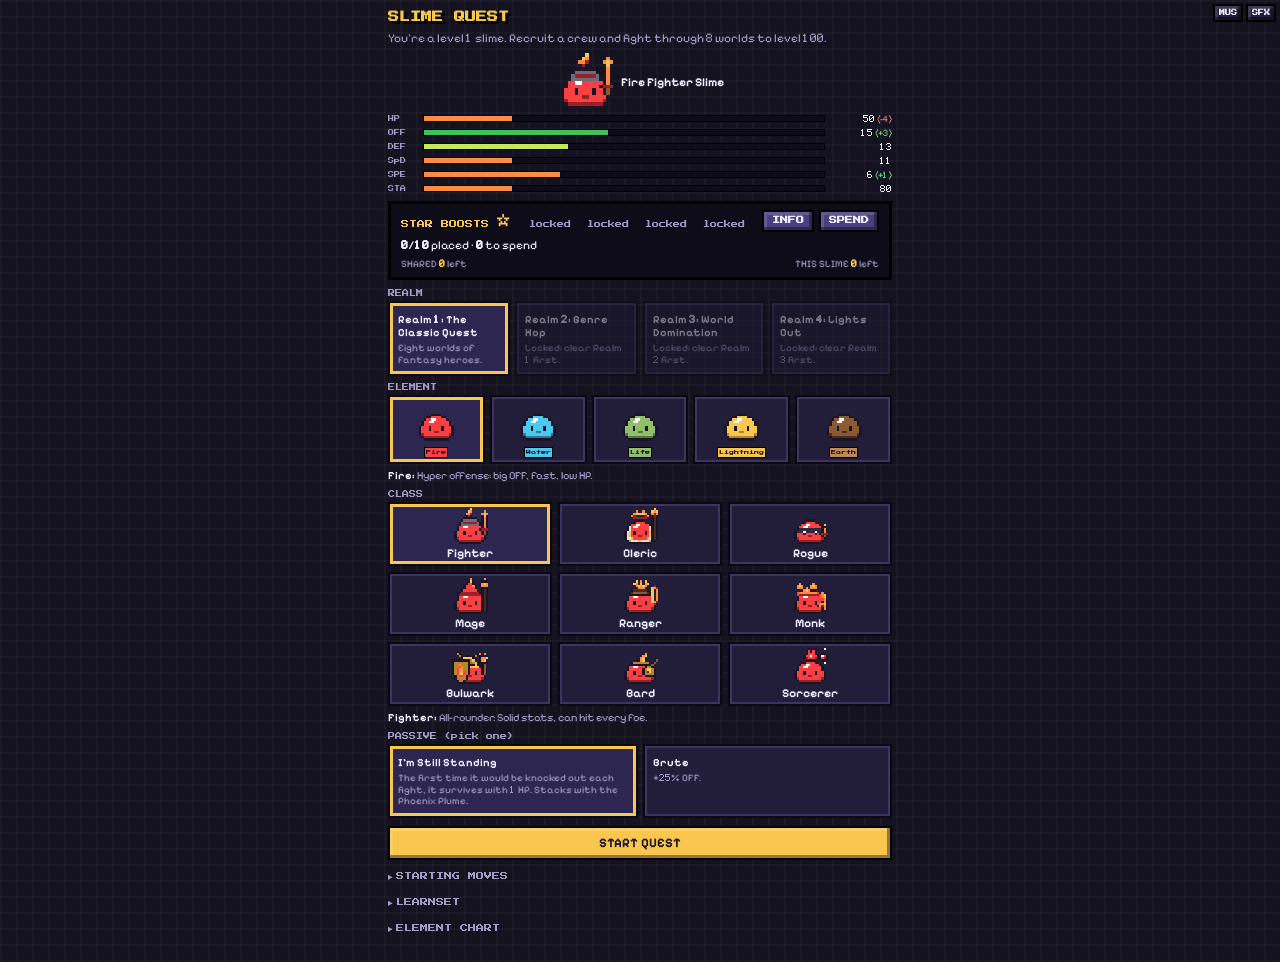
==== index.html @ faa157d8 "Add Realm 4: Lights Out (the solar system) Eight planet worlds from Ruined Earth to Neptune, unlocke" ====
<!DOCTYPE html>
<html lang="en">
<head>
<meta charset="utf-8">
<meta name="viewport" content="width=device-width, initial-scale=1">
<title>Slime Quest</title>
<link rel="preconnect" href="https://fonts.googleapis.com">
<link href="https://fonts.googleapis.com/css2?family=Pixelify+Sans:wght@400;700&family=Press+Start+2P&display=swap" rel="stylesheet">
<style>
  @font-face { font-family:'SQDigits'; src:url([data-uri]) format('truetype'); unicode-range:U+0030-0039; }
  :root { --bg:#14121f; --panel:#221d38; --line:#3d3560; --dark:#0e0c18; --text:#f0ecff; --dim:#a49cc8; --good:#90be6d; --bad:#f94144; --gold:#f9c74f; }
  * { box-sizing:border-box; -webkit-tap-highlight-color:transparent; }
  body { margin:0; background:var(--bg); color:var(--text); font-family:'SQDigits','Pixelify Sans',monospace; font-size:15px; min-height:100vh;
    background-image:linear-gradient(#ffffff07 2px,transparent 2px),linear-gradient(90deg,#ffffff07 2px,transparent 2px); background-size:16px 16px; }
  img, image { image-rendering:pixelated; }
  .wrap { max-width:560px; margin:0 auto; padding:14px 12px 40px; }
  h1 { padding-right:96px; font-family:'Press Start 2P',monospace; font-size:14px; margin:6px 0 10px; line-height:1.4; color:var(--gold); text-shadow:3px 3px 0 #000; }
  .sub { color:var(--dim); font-size:14px; margin-bottom:12px; line-height:1.4; }
  .row { display:flex; gap:8px; }
  .card { flex:1; background:var(--panel); border:3px solid #0a0812; box-shadow:inset 0 0 0 2px var(--line); padding:6px 4px; text-align:center; min-width:0; }
  .card.dead { opacity:.4; }
  .card.dead img { filter:grayscale(1); }
  .choice { cursor:pointer; padding:8px 4px; }
  .choice.on { box-shadow:inset 0 0 0 3px var(--gold); background:#2d2650; }
  .fcard { display:flex; align-items:center; gap:10px; text-align:left; padding:8px 10px; }
  .fcard .info { flex:1; min-width:0; }
  .fcard.hit { animation:shake .3s steps(3); }
  @keyframes shake { 33% { transform:translateX(-5px); } 66% { transform:translateX(5px); } }
  .spr { display:block; margin:0 auto; width:64px; height:64px; flex:none; }
  .spr.sm { width:48px; height:48px; }
  .spr.mid { width:72px; height:72px; margin:0; }
  .spr.big { width:96px; height:96px; }
  .fcard .spr.big { margin:0; }
  .ico { width:16px; height:16px; vertical-align:-3px; }
  .bob { animation:bob 1s steps(2) infinite; }
  @keyframes bob { 50% { transform:translateY(-3px); } }
  .name { font-size:14px; font-weight:700; margin-top:2px; }
  .trait { font-size:12px; color:var(--dim); line-height:1.2; margin-top:4px; }
  .etag, .st { display:inline-block; font-family:'Press Start 2P',monospace; font-size:7px; padding:3px 4px; color:#1a1424; border:2px solid #000; vertical-align:middle; margin-top:3px; }
  .st { margin-right:3px; }
  .sts { min-height:16px; }
  .mtag { font-size:12px; color:var(--dim); }
  .mline { margin-bottom:6px; }
  .mline small { color:var(--dim); }
  .bar { height:10px; background:var(--dark); border:2px solid #000; margin-top:4px; }
  .ucard .bar i { transition:width .18s; }
  .bar > i { display:block; height:100%; background:var(--good); box-shadow:inset 0 -2px 0 #0004; }
  .bar.red > i { background:var(--bad); }
  .bar.sta { height:7px; margin-top:3px; }
  .bar.sta > i { background:#f9c74f; }
  .cost { color:#f9c74f; font-weight:700; }
  .ucard { padding:5px 3px; cursor:pointer; position:relative; }
  .ucard.sel { box-shadow:inset 0 0 0 3px var(--gold); }
  .ucard.planned { background:#2a2448; }
  .ucard.targetable { animation:blink .6s steps(2) infinite; }
  .ucard.hit { animation:shake .3s steps(3); }
  @keyframes blink { 50% { box-shadow:inset 0 0 0 3px #fff; } }
  .spr.xs { width:44px; height:44px; }
  .spr.bossimg { width:auto; height:128px; max-width:100%; object-fit:contain; margin:0 auto; display:block; image-rendering:auto; }
  .spr.bossbig { width:auto; height:200px; max-width:100%; object-fit:contain; image-rendering:auto; }
  .spr.tiny { width:32px; height:32px; display:inline-block; margin:0 8px 0 0; vertical-align:middle; }
  .nm { font-size:12px; font-weight:700; line-height:1.15; margin-top:2px; min-height:28px; }
  .lv { font-size:11px; color:var(--dim); }
  .lv .etag { margin-top:1px; }
  .plan { font-size:11px; color:var(--gold); margin-top:3px; line-height:1.15; }
  .ucard .hpt { font-size:11px; }
  .ucard .st { font-size:6px; padding:2px 3px; margin:1px; }
  .mini { padding:5px 3px; }
  .mini.empty { display:flex; align-items:center; justify-content:center; opacity:.5; }
  .faces.small { font-size:12px; padding:6px 8px; margin:6px 0; }
  .hint { font-size:14px; color:var(--dim); margin:4px 0 8px; text-align:center; }
  .hint b { color:var(--text); }
  h1 small { font-size:9px; color:var(--dim); text-shadow:none; }
  body { transition:background-color .4s steps(4); }
  .order { display:flex; gap:4px; flex-wrap:wrap; }
  .ord { width:40px; background:var(--panel); border:3px solid #000; text-align:center; font-size:10px; padding:2px 0; }
  .ord.foe { box-shadow:inset 0 -3px 0 var(--bad); }
  .ord.mine { box-shadow:inset 0 -3px 0 var(--good); }
  .ord.now { border-color:var(--gold); }
  .ord span { display:block; color:var(--dim); line-height:1; }
  .spr.ord-img { width:28px; height:28px; }
  .sndbar { position:fixed; top:8px; right:8px; z-index:50; display:flex; flex-direction:column; gap:4px; }
  .mute { flex:none; font-family:'Press Start 2P',monospace; font-size:8px; padding:6px 8px; background:#221d38; }
  .ucard { overflow:visible; }
  .ucard.acting { transform:translateY(-4px); }
  .ucard.ko-flash { animation:koflash .4s steps(4); }
  @keyframes koflash { 0%,50% { filter:brightness(3); } 100% { filter:none; } }
  .fx-box { position:absolute; left:50%; top:30px; width:0; height:0; pointer-events:none; z-index:5; }
  .fx-flash { position:absolute; left:-28px; top:-26px; width:56px; height:52px; opacity:.55; animation:fxflash .3s steps(3) forwards; }
  @keyframes fxflash { to { opacity:0; transform:scale(1.3); } }
  .fx-p { position:absolute; left:-3px; top:-3px; width:6px; height:6px; animation:fxfly .6s steps(6) forwards; }
  @keyframes fxfly { 0% { transform:translate(0,0); opacity:1; } 100% { transform:translate(var(--dx),var(--dy)); opacity:0; } }
  .fx-slash { position:absolute; left:-30px; top:-4px; width:60px; height:6px; background:#fff; box-shadow:0 0 0 2px #000; transform:rotate(-35deg) scaleX(0); animation:fxslash .3s steps(4) forwards; }
  @keyframes fxslash { 50% { transform:rotate(-35deg) scaleX(1); opacity:1; } 100% { transform:rotate(-35deg) scaleX(1.1); opacity:0; } }
  .fx-ring { position:absolute; left:-24px; top:-24px; width:48px; height:48px; border:4px solid #4cc9f0; border-radius:50%; animation:fxring .6s steps(5) forwards; }
  @keyframes fxring { 0% { transform:scale(.4); opacity:1; } 100% { transform:scale(1.4); opacity:0; } }
  .fx-num { position:absolute; top:22px; transform:translateX(-50%); font-family:'Press Start 2P',monospace; font-size:11px; text-shadow:2px 2px 0 #000, -1px -1px 0 #000; pointer-events:none; z-index:6; white-space:nowrap; animation:fxnum 1.05s steps(10) forwards; }
  .fx-num.big { font-size:15px; }
  .fx-num.tag { font-size:8px; top:40px; }
  @keyframes fxnum { 0% { transform:translate(-50%,6px); opacity:0; } 15% { transform:translate(-50%,0); opacity:1; } 75% { opacity:1; } 100% { transform:translate(-50%,-26px); opacity:0; } }
  .fx-name { position:absolute; left:50%; top:-14px; transform:translateX(-50%); font-family:'Press Start 2P',monospace; font-size:8px; color:#1a1424; padding:4px 6px; border:3px solid #000; white-space:nowrap; z-index:7; pointer-events:none; animation:fxname 1.05s steps(8) forwards; }
  @keyframes fxname { 0% { transform:translate(-50%,8px) scale(.6); opacity:0; } 15% { transform:translate(-50%,0) scale(1.1); opacity:1; } 25% { transform:translate(-50%,0) scale(1); } 80% { opacity:1; } 100% { transform:translate(-50%,-8px); opacity:0; } }
  .ls { font-size:13px; line-height:1.7; }
  .ls .lsl { display:inline-block; width:44px; font-family:'Press Start 2P',monospace; font-size:8px; color:var(--gold); }
  .ls.got { opacity:.55; }
  .ls.soon { color:#6f6896; }
  .gains { text-align:left; font-size:13px; line-height:1.4; margin:0 0 10px; }
  .gains div { display:flex; align-items:center; gap:2px; margin-bottom:4px; }
  .faces.newmove { border-color:var(--gold); }
  button.forget { background:#3a2f5e; }
  .autobar { margin-bottom:8px; }
  .autobar button { font-family:'Press Start 2P',monospace; font-size:9px; padding:9px 6px; background:#2d2650; }
  .autobar button.on { background:#90be6d; color:#1a1424; }
  .basicrow { display:grid; grid-template-columns:1fr; margin-top:8px; }
  .restbtn { display:block; width:100%; margin-top:8px; padding:14px 10px; background:var(--gold); color:#1a1424; font-family:'Press Start 2P',monospace; font-size:10px; }
  .restbtn:disabled { opacity:.45; }
  .statline { text-align:center; font-size:13px; color:var(--dim); margin-top:4px; }
  .hpt { font-size:12px; color:var(--dim); margin-top:2px; }
  .vs { text-align:center; font-family:'Press Start 2P',monospace; font-size:10px; color:var(--dim); margin:8px 0; }
  .section { margin:16px 0 6px; font-family:'Press Start 2P',monospace; font-size:9px; color:var(--dim); }
  button { font:inherit; font-weight:700; font-size:15px; border:3px solid #000; border-radius:0; padding:10px; background:#4a4080; color:var(--text); cursor:pointer; flex:1;
    box-shadow:inset -3px -3px 0 #00000066, inset 3px 3px 0 #ffffff22; }
  button:active { transform:translateY(2px); }
  button:disabled { cursor:default; }
  button.primary { background:var(--gold); color:#1a1424; }
  button.offer { text-align:left; display:flex; align-items:center; }
  button.offer small, .mvd { font-weight:400; color:#d6d0f5; }
  .grid { display:grid; grid-template-columns:1fr 1fr; gap:8px; }
  .mv { text-align:left; position:relative; padding:8px; font-size:14px; }
  .mv:disabled { opacity:.6; }
  .mvd { font-size:12px; margin-top:4px; line-height:1.25; }
  .mvf { font-size:11px; margin-top:4px; color:#b9b0e6; font-weight:400; }
  .sup { color:#90be6d; font-weight:700; }
  .res { color:#ff8a8a; font-weight:700; }
  .cdov { position:absolute; inset:0; background:#0e0c18d0; display:flex; align-items:center; justify-content:center; font-family:'Press Start 2P',monospace; font-size:9px; color:var(--dim); }
  .log { background:var(--dark); border:3px solid #000; padding:8px 10px; font-size:14px; line-height:1.4; min-height:100px; }
  .log div { color:var(--dim); }
  .log div:last-child { color:#fff; }
  .banner { text-align:center; padding:8px; }
  .banner h2 { font-family:'Press Start 2P',monospace; font-size:16px; margin:0 0 12px; color:var(--gold); text-shadow:3px 3px 0 #000; line-height:1.4; }
  .faces { background:var(--dark); border:3px solid #000; padding:8px 10px; font-size:14px; line-height:1.6; color:var(--dim); margin-bottom:10px; }
  .faces b { color:var(--text); }
  .map { width:100%; margin-top:10px; background:var(--dark); border:3px solid #000; }
  .n-off { fill:#221d38; stroke:#3d3560; stroke-width:3; }
  .n-done { fill:#2a2444; stroke:#5a5088; stroke-width:3; }
  .n-reach { fill:#3a3260; stroke:#f9c74f; stroke-width:3; animation:glow .6s steps(2) infinite; }
  .nclick { cursor:pointer; }
  @keyframes glow { 50% { stroke:#fff; } }

  /* ===== compact mobile layout ===== */
  .wrap { max-width:460px; padding:8px 8px 24px; }
  body { font-size:13px; }
  h1 { font-size:11px; margin:2px 0 6px; padding-right:66px; }
  h1 small { font-size:8px; }
  .sub { font-size:12px; margin-bottom:6px; line-height:1.3; }
  .section { margin:8px 0 4px; font-size:7px; }
  .row { gap:5px; }
  .card { padding:4px 3px; border-width:2px; }
  button { font-size:13px; padding:7px 6px; border-width:2px; }
  .spr { width:48px; height:48px; }
  .spr.mid { width:56px; height:56px; }
  .spr.big { width:72px; height:72px; }
  .spr.sm { width:36px; height:36px; }
  .spr.xs { width:32px; height:32px; }
  .spr.tiny { width:24px; height:24px; margin-right:6px; }
  .name { font-size:12px; }
  .trait { font-size:10px; line-height:1.15; }
  .hpt { font-size:10px; }
  .etag, .st { font-size:6px; padding:2px 3px; border-width:1px; }
  .faces { font-size:12px; padding:6px 8px; margin-bottom:6px; border-width:2px; }
  .mline { margin-bottom:4px; }
  details { margin-top:6px; }
  summary { font-family:'Press Start 2P',monospace; font-size:8px; color:var(--dim); cursor:pointer; padding:6px 0; }
  .hero { display:flex; align-items:center; gap:8px; justify-content:center; }
  .hero .spr { margin:0; }
  .statline { font-size:11px; text-align:left; margin-top:2px; }
  .sndbar { top:4px; right:4px; flex-direction:row; gap:3px; }
  .mute { font-size:6px; padding:4px 4px; }
  .mute.off { opacity:.45; text-decoration:line-through; }
  .map { margin-top:6px; max-height:52vh; }
  .mini { padding:3px 2px; }
  .mini .nm { min-height:0; font-size:10px; }
  .mini .lv { font-size:9px; }
  .bar { height:7px; border-width:1px; margin-top:2px; }
  .bar.sta { height:4px; margin-top:1px; }
  .fcard { padding:5px 6px; gap:6px; }
  .banner { padding:2px 4px; }
  .banner h2 { font-size:12px; margin:0 0 6px; }
  .gains { font-size:11px; margin-bottom:6px; }
  .gains .gain { display:flex; align-items:center; gap:4px; margin-bottom:3px; line-height:1.25; }
  .gains small { color:var(--gold); }
  .gains .downed { color:#ff8a8a; font-size:10px; }
  .gains .gain > div { display:block; margin:0; }
  /* battle */
  .bhead { display:flex; align-items:center; justify-content:space-between; gap:6px; margin:0 66px 4px 0; }
  .btitle { font-family:'Press Start 2P',monospace; font-size:7px; color:var(--gold); line-height:1.3; }
  .autobar { display:flex; gap:3px; margin:0; flex:none; }
  .autobar button { font-size:7px; padding:5px 6px; flex:none; }
  .order { gap:2px; margin-bottom:4px; }
  .ord { width:26px; border-width:2px; padding:1px 0; font-size:8px; }
  .spr.ord-img { width:18px; height:18px; }
  .row.foes, .row.mine { margin-bottom:4px; }
  .ucard { padding:3px 2px 2px; }
  .ucard .spr { margin:0 auto; }
  .nm { font-size:9px; min-height:0; line-height:1.1; margin-top:1px; white-space:nowrap; overflow:hidden; text-overflow:ellipsis; }
  .lv { font-size:8px; line-height:1.1; }
  .ucard .hpt { font-size:8px; margin-top:1px; }
  .stv { color:#f9c74f; }
  .ucard .sts { min-height:13px; line-height:1; }
  .ucard .st { font-size:5px; padding:1px 2px; margin:1px 0 0; }
  .controls { margin-top:2px; }
  .hint { font-size:11px; margin:2px 0 4px; }
  .grid { gap:4px; grid-template-columns:repeat(2, minmax(0, 1fr)); }
  .mv, .mv > div { min-width:0; }
  .mv { padding:5px 6px; font-size:12px; min-height:44px; }
  .mvt { display:flex; justify-content:space-between; gap:4px; align-items:baseline; }
  .mvt b { white-space:nowrap; overflow:hidden; text-overflow:ellipsis; }
  .mvt .cost { font-size:10px; flex:none; }
  .mv .mvd { font-size:9px; margin-top:2px; line-height:1.15; white-space:nowrap; overflow:hidden; text-overflow:ellipsis; }
  .cdov { font-size:7px; }
  .basicrow { margin-top:4px; }
  .basicrow .mv { min-height:38px; }
  .restbtn { margin-top:4px; padding:9px 6px; font-size:8px; }
  .log { font-size:10px; padding:4px 6px; min-height:0; margin-top:6px; line-height:1.3; border-width:2px; }
  .fx-name { font-size:7px; padding:2px 4px; border-width:2px; top:-10px; }
  .fx-num { font-size:9px; top:14px; }
  .fx-num.big { font-size:12px; }
  .fx-num.tag { font-size:6px; top:28px; }
  .fx-box { top:20px; }
  .fx-flash { left:-20px; top:-18px; width:40px; height:36px; }
  .chip { padding:4px 1px; }
  .chip .etag { font-size:5px; padding:2px 1px; }
  .eldesc { font-size:11px; color:var(--dim); margin:5px 0 2px; line-height:1.3; }
  .eldesc b { color:var(--text); }
  .eldesc .mods { color:var(--gold); }
  .mic { width:10px; height:10px; margin-right:4px; flex:none; vertical-align:-1px; image-rendering:pixelated; }
  .mic + .mic { margin-left:-2px; }
  .mv .mvd.scroll { text-overflow:clip; }
  .mq { display:inline-block; animation:mq var(--t) ease-in-out 1.2s infinite alternate; }
  @keyframes mq { 0%, 12% { transform:translateX(0); } 88%, 100% { transform:translateX(var(--d)); } }
  .mvt { justify-content:flex-start !important; }
  .mvt .cost { margin-left:auto; }
  .sbars { margin:4px 0 6px; }
  .sb { display:flex; align-items:center; gap:5px; height:12px; margin-bottom:2px; }
  .sbl { width:30px; font-family:'Press Start 2P',monospace; font-size:6px; color:var(--dim); flex:none; }
  .sbt { flex:1; height:7px; background:var(--dark); border:1px solid #000; display:flex; }
  .sbt i { display:block; height:100%; flex:none; }
  .sbv { width:62px; text-align:right; font-size:10px; color:var(--text); flex:none; white-space:nowrap; }
  .sbv small { font-size:9px; } .sbv .dup { color:#7ee07e; } .sbv .ddn { color:#ff7a7a; }
  .sbars:has(.stp) .sb { height:18px; margin-bottom:3px; }
  .sbars:has(.stp) .sbv { width:52px; font-size:10px; }
  .stp { display:inline-flex; align-items:center; gap:1px; flex:none; margin-left:1px; }
  .stp b { min-width:14px; text-align:center; font-size:10px; color:var(--gold); }
  .stp button.stb { flex:none; min-width:17px; width:17px; height:16px; padding:0; font-size:11px; line-height:1; border-width:2px; }
  .starbox { background:var(--dark); border:3px solid #000; padding:6px 10px; margin:6px 0 10px; font-size:12px; line-height:1.45; }
  .split { display:flex; justify-content:space-between; color:var(--dim); font-size:10px; margin-top:2px; } .split b { color:var(--gold); }
  .card.choice, .card.fcard { position:relative; }
  .cbadge { position:absolute; top:2px; font-family:'Press Start 2P',monospace; font-size:8px; line-height:1; color:var(--gold); text-shadow:1px 1px 0 #000; z-index:2; pointer-events:none; }
  .cbadge.ex { right:3px; top:2px; background:var(--gold); color:#000; text-shadow:none; padding:2px 4px; border:2px solid #000; }
  .card.chip { position:relative; } .cbadge.ex2 { top:auto; bottom:3px; }
  .pst { background:linear-gradient(90deg, var(--gold) var(--f), #7a7490 var(--f)); -webkit-background-clip:text; background-clip:text; color:transparent; text-shadow:none; }
  .cbadge.sr { right:3px; font-size:13px; letter-spacing:-1px; } .cbadge.sl { left:3px; color:#7ee07e; }
  .pas { font-size:10px; line-height:1.35; color:var(--gold); margin:2px 0 4px; } .pas b { color:#fff; }
  .paschoice { text-align:left; padding:8px; } .paschoice .name { font-size:11px; }
  .realmc { text-align:left; padding:8px; } .realmc .name { font-size:11px; } .realmc.locked { opacity:.45; cursor:not-allowed; }
  .kind { font-size:10px; color:var(--dim); margin:1px 0 2px; }
  .stbtns { display:inline-flex; gap:5px; }
  .infobtn { flex:none; padding:3px 8px; font-size:8px; font-family:'Press Start 2P',monospace; border-width:2px; }
  .tiers div { padding-left:6px; } .tiers .got { color:#7ee07e; }
  .sttitle { font-family:'Press Start 2P',monospace; font-size:8px; color:var(--gold); margin-bottom:5px; display:flex; justify-content:space-between; align-items:center; }
  .sttitle .stars { font-size:14px; letter-spacing:2px; } .sttitle .lock { font-size:7px; color:var(--dim); letter-spacing:0; }
  .stsub { margin-top:3px; } .stsub.dim { color:var(--dim); font-size:11px; } .stsub .got { color:#7ee07e; }
  .resume { display:flex; align-items:center; justify-content:space-between; gap:8px; background:var(--panel); border:3px solid var(--gold); padding:8px 10px; margin:6px 0 8px; font-size:12px; line-height:1.4; }
  .resume button { flex:none; padding:8px 10px; font-size:12px; }
  .award { background:var(--dark); border:3px solid var(--gold); padding:8px 10px; margin:10px 0; font-size:13px; line-height:1.5; text-align:center; }
  .award small { display:block; color:var(--dim); margin-top:4px; }
  button.danger { background:#7a2530; }
  .tappable { cursor:pointer; }
  .anim-layer { position:fixed; inset:0; width:100vw; height:100vh; pointer-events:none; z-index:50; image-rendering:pixelated; }
  .anim-shake { animation:ashake .28s linear; }
  @keyframes ashake { 0%,100% { transform:translate(0,0); } 20% { transform:translate(-3px,1px); } 40% { transform:translate(3px,-1px); } 60% { transform:translate(-2px,0); } 80% { transform:translate(2px,1px); } }
  .anim-flash { animation:aflash .35s ease-out; }
  @keyframes aflash { 0% { box-shadow:0 0 0 3px var(--fl), 0 0 18px var(--fl); } 100% { box-shadow:none; } }
  .clsgrid { display:grid; grid-template-columns:repeat(3, 1fr); gap:6px; }
  .clsgrid .card { margin:0; }
  .card.mini { position:relative; }
  .held { position:absolute; top:2px; right:2px; }
  .held .ico { width:14px; height:14px; }
  .tip { font-size:10px; color:var(--dim); margin:3px 0 0; text-align:center; }
  .modal { position:fixed; inset:0; background:#0e0c18cc; z-index:60; display:flex; align-items:center; justify-content:center; padding:12px; }
  .mcard { background:var(--panel); border:3px solid #000; box-shadow:inset 0 0 0 2px var(--line); padding:10px; width:100%; max-width:380px; max-height:90vh; overflow:auto; }
  .mcard .hero { justify-content:flex-start; margin-bottom:4px; }
  .pw { font-weight:700; text-shadow:1px 1px 0 #000, -1px 0 0 #000; }
  @media (min-width:700px) { .wrap { max-width:520px; } .spr.xs { width:40px; height:40px; } .nm { font-size:10px; } }
  /* battle layout: a big-art boss gets its own full-width row (art left, info right); minions share the row below */
  .row.foes { flex-wrap:wrap; align-items:flex-start; }
  .row.foes > .ucard, .row.mine > .ucard { flex:1 1 0; min-width:0; }
  .row.foes > .ucard.bosscard { flex:1 0 100%; display:flex; align-items:center; gap:8px; text-align:left; padding:4px 8px; }
  .ucard.bosscard .spr.bossimg { height:104px; width:auto; max-width:40%; margin:0; flex:none; }
  .ucard.bosscard .binfo { flex:1; min-width:0; }
  .ucard.bosscard .nm { font-size:11px; white-space:normal; }
  .ucard .lv { white-space:nowrap; overflow:hidden; }
  .ucard .lv .etag { font-size:5px; padding:1px 2px; border-width:1px; margin:1px 0 0; }
  .ucard.bosscard .lv { white-space:normal; }
  .ucard.bosscard .lv .etag { font-size:6px; padding:2px 3px; }
  .ucard .pasn { font-size:6px; color:#f9c74f; white-space:nowrap; overflow:hidden; text-overflow:ellipsis; margin:1px 0; }
  .uinfo .ustats { display:grid; grid-template-columns:1fr 1fr; gap:3px 10px; margin:6px 0; font-size:9px; }
  .uinfo .ustats div { display:flex; gap:6px; } .uinfo .ustats span { color:#aaa; min-width:34px; }
  .uinfo { max-height:88vh; overflow:auto; }
  .uinfo .sttitle { font-size:13px; } .uinfo .stsub { font-size:9px; line-height:1.5; margin:4px 0; } .uinfo .stsub .etag { font-size:7px; }
  .mv.pmv { opacity:.75; background:#2a2440; } .mv.pmv b { color:#f9c74f; }
  .dicewrap { position:relative; display:inline-block; flex:none; }
  .dice { position:absolute; top:-4px; left:-4px; width:26px; height:26px; padding:0; font-size:15px; line-height:24px; border-radius:6px; z-index:2; }
  .spr.essence { opacity:.6; filter:drop-shadow(0 0 4px #b07fe8) saturate(1.3); }
  /* Pokemon-style dialogue box (battle text + boss cutscenes) */
  .dlg { position:relative; background:var(--panel); color:var(--text); border:3px solid #0a0812; box-shadow:inset 0 0 0 2px var(--line), inset 0 0 0 4px var(--dark); border-radius:0;
    padding:12px 14px 22px; font-family:'Pixelify Sans',monospace; font-size:15px; line-height:1.55; cursor:pointer; text-align:left; box-sizing:border-box; }
  .dlg .dlgt { white-space:pre-line; min-height:3em; }
  .dlg .dlgarrow { position:absolute; right:12px; bottom:6px; font-size:12px; color:var(--gold); opacity:0; }
  .dlg.done .dlgarrow { opacity:1; animation:dlgbob .6s steps(2) infinite; }
  @keyframes dlgbob { 50% { transform:translateY(3px); } }
  .dlg.big { font-size:16px; min-height:120px; margin:10px 0; }
  .cut { text-align:center; padding-top:6px; }
  .cutname { font-family:'Press Start 2P',monospace; font-size:12px; color:var(--gold); text-shadow:2px 2px 0 #000; margin:4px 0 8px; }
  .spr.cutart { height:240px; display:block; margin:0 auto; animation:bob 1.2s steps(2) infinite; }
  .maptog { margin-top:5px; } .maptog .tog { font-size:11px; padding:6px; } .tog.on { background:#90be6d; color:#1a1424; }
  .quickhint { padding:14px 6px; color:var(--gold); }
  /* Ultra forms: pulsing elemental glow on top of the aura baked into the sprite */
  .spr.ultraglow { animation:bob 1s steps(2) infinite, uglow 1.4s ease-in-out infinite alternate; }
  @keyframes uglow { from { filter:drop-shadow(0 0 2px var(--uc)); } to { filter:drop-shadow(0 0 7px var(--uc)) brightness(1.12); } }
  .ultratag { color:#f9c74f; font-weight:700; }
</style>
</head>
<body>
<div class="sndbar"><button id="music" class="mute">MUSIC: ON</button><button id="mute" class="mute">SOUND: ON</button></div>
<div class="wrap" id="app"></div>
<script>
// On wide screens (PC), scale the game up to fill the window, but shrink it back so each screen fits
// the window height (little to no scrolling). Re-fits whenever the screen's content changes.
(function () {
  let raf = 0;
  function fit() {
    raf = 0;
    const w = innerWidth, h = innerHeight, el = document.getElementById('app'), bar = document.querySelector('.sndbar');
    if (w < 820) { el.style.zoom = 1; if (bar) bar.style.zoom = 1; return; }
    el.style.zoom = 1;
    const natural = el.scrollHeight;
    const z = Math.max(1, Math.min(w / 620, (h - 8) / natural, 2.4));
    el.style.zoom = z; if (bar) bar.style.zoom = Math.min(z, 1.6);
  }
  const queue = () => { if (!raf) raf = requestAnimationFrame(fit); };
  addEventListener('resize', queue);
  new MutationObserver(queue).observe(document.getElementById('app'), { childList:true, subtree:true });
  addEventListener('load', queue);
  queue();
})();
</script>
<script>
const PAL = {
  k:'#1a1424', s:'#f2c79a', S:'#c98d6b', w:'#ffffff', x:'#e8e0c8', X:'#a89f88',
  g:'#6b6b80', G:'#c4c4d8', b:'#4cc9f0', B:'#2a7a9a', y:'#f9c74f', Y:'#b8862a',
  e:'#90be6d', E:'#4e7a3a', r:'#f94144', R:'#9a2226', n:'#8a5a32', N:'#4a2c1a',
  p:'#b07fe8', P:'#5a2d8a', o:'#ff8c42', d:'#5a5078', D:'#2e2944',
  // extended ramps for the big boss sprites
  H:'#f4f6ff', I:'#b9bed8', J:'#7a7f9e', K:'#44486a', L:'#fff1a8', M:'#f2c14e', O:'#c08a2a', Q:'#7a4f16', T:'#ffe0bd', U:'#9a6248', V:'#ff8f8f', W:'#5a0f14', Z:'#d6f6ff', a:'#123a5a', c:'#e2c6ff', f:'#2c1248', h:'#6a6488', i:'#16121f', j:'#c08a5a', l:'#2a160c', m:'#c8f0a0', q:'#20401a', t:'#6e6656', u:'#ffe08a', v:'#c2410c', z:'#7a1f05', '0':'#ffd6f5', '1':'#ff7ad9', '2':'#b0308f'
};
const SPR = {
  rogue: [
    "................",
    ".....kkkkkk.....",
    "....kBBBBBBk....",
    "...kBbbbbbbBk...",
    "...kBbkkkkbBk...",
    "...kBkwkkwkBk...",
    "...kBbkkkkbBk..G",
    "....kBbbbbBk..Gk",
    "...kBBBBBBBBkGk.",
    "..kBbbBBBBbbSk..",
    "..kBbbnynnbbBk..",
    "..kSbbbbbbbbBk..",
    "...kBbbkkbbBk...",
    "...kNNk..kNNk...",
    "...kNNk..kNNk...",
    "...kkkk..kkkk..."
  ],
  fighter: [
    "................",
    "......kkkk......",
    ".....kGGGGk.....",
    "....kGGggGGkG...",
    "....kGkkkkGkG...",
    "....kgskskgkG...",
    "....kgssssgkG...",
    "..kkkYYYYYYkGk..",
    ".kYYkyyyyyykGk..",
    ".kYyYkyyRyykGk..",
    ".kYRYkyRRRykGk..",
    ".kYyYkyyRyykSk..",
    "..kYkkyyyyykGk..",
    "....kggkkggk....",
    "....kggk.kggk...",
    "....kkkk.kkkk..."
  ],
  cleric: [
    ".............k..",
    "......kkkk..kek.",
    ".....kxxxxk..n..",
    "....kxxxxxxk.n..",
    "....kxsssxxk.n..",
    "....kxskskxk.n..",
    "....kxsssxxk.n..",
    "...kxxkkkkxxkn..",
    "..kxxweeexxxkS..",
    "..kxxxxexxxxkn..",
    "..kxxEEEEExxkn..",
    "..kxxxxexxxxkn..",
    "..kxxxxexxxxkn..",
    "..kxxxxxxxxxkn..",
    "...kkkkkkkkk.n..",
    "...kNNk.kNNk.n.."
  ],
  mage: [
    "................",
    ".......kk.......",
    "......kPpk......",
    ".....kPppk...kk.",
    "....kPpppPk.kwwk",
    "...kkkkkkkkkkwwk",
    "....kskskssk.kk.",
    "....ksssssk..n..",
    "...kPpppppPk.n..",
    "..kPppyyppPPkn..",
    "..kPpppppppPsn..",
    "..kPppppppppkn..",
    "..kPPpppppPPkn..",
    "...kPPPPPPPk.n..",
    "....kNNkNNk..n..",
    "....kkkkkkk....."
  ],
  ranger: [
    "................",
    ".....kkkkk...k..",
    "....kEEEEEk..nk.",
    "...kEeeeeeEk.n.k",
    "...kEkskskEk.n.k",
    "...kEsssssEk.n.k",
    "....kEsssEk..n.k",
    "...kEEnnnEEk.n.k",
    "..kEeennneeEkn.k",
    "..ksEennneEskn.k",
    "..kEeeNNNeeEkn.k",
    "...kEeeeeeEk.nk.",
    "...kNNnkNNnk.k..",
    "...kNNk.kNNk....",
    "...kNNk.kNNk....",
    "...kkkk.kkkk...."
  ],
  monk: [
    "................",
    "......kkkk......",
    ".....kssssk.....",
    "....kYYYYYYkY...",
    "....ksskskskYY..",
    "....kssssssk.Y..",
    ".....kssssk.....",
    "...kkyyyyyykk...",
    "..kssyyyyyyssk..",
    ".kwsskyyyykssk..",
    ".kwwkyyyyyykwwk.",
    "..kk.kkkkkk.kwk.",
    "....kyyyyyyk.k..",
    "....kyykkyyk....",
    "....ksskkssk....",
    "....kkkk.kkkk..."
  ],
  bulwark: [
    "................",
    "......kkkk......",
    ".....kGGGGk.....",
    "....kGGGGGGk....",
    "....kGkkkkGk..kk",
    "...kGkskkGk.kGGk",
    "...kGGGGGGk.kGGk",
    "kkkkkGGGGkkk.kk.",
    "kbbbbkbbbbbbGk.n",
    "kbwwbkbBBBbbGk.n",
    "kbwwbkbBBBbbGkkn",
    "kbbbbkbbbbbbGk.n",
    "kbbk.kGGGGk...n.",
    ".kk..kGGkGGk..n.",
    ".....kGGkGGk....",
    ".....kkkkkkk...."
  ],
  bard: [
    "................",
    "..........y.....",
    ".....kkkkyk.....",
    "....kpppppk.....",
    "...kpppppppk....",
    "....kskskssk....",
    "....kssssssk....",
    ".....kssssk.....",
    "...kkrrrrrrkk...",
    "..ksrrRrrRrrsk..",
    "..kskrrrrrrkkook",
    ".kk.rrRRrrkooook",
    "...krrrrrrkoNok.",
    "...kNNkkNNk.kk..",
    "...kNNk.kNNk....",
    "...kkkk.kkkk...."
  ],
  b_hero: [
    "........................................................................",
    "........................................................................",
    "........................................................................",
    ".......................................k................................",
    "..............................k.......kMk...............................",
    ".............................kMk.....kLOk...............................",
    ".............................kLMk....kLMOk......k.......................",
    ".....................k.......kLMMk..kLMOQk....kkOk......k...............",
    "....................kMkkkk..kLMMMMkkLMOOQk.kkkOOQk.....kJk..............",
    ".....................kMLLMkkkLMMMMMkLOOOOOkOOOOQk.....kHJJk.............",
    "......................kMMMLLLMMMMMMLOOOOOOOOOOOQk....kHIJKk.............",
    ".......................kMMMMMMMMMMOOOOOOOOOOOOQk....kHIIJJKk............",
    "........................kLMMMMMMOOOOlOOOOOOOOQlk...kHIIIJJKKk...........",
    ".......................kLMMMMMMOOOllllOOOOOOQlk....kHIIIJJKik...........",
    ".......................kLMMMMMOOllLLllllOOOQQlkkk..kHIIIJJKKKk..........",
    "......................kLMMMMOOOllLMMllLlllQQQQQQQkkkHIIIJJKKik..........",
    ".....................kLMOOOOOOOOllOlslLOOlQQQQQQQQQlHIIIJJKKik..........",
    ".....................kMOkkkOOOOlTlOlsllOlQQQQQlllkkkHIIIJJKKik..........",
    "....................kMkk...kOOOlslllsSlQllQQQlkkk..kHIIIJJKKik..........",
    ".....................k......kOlTssllSSllSlQQlk.....kHIIIJJKKik..........",
    ".............................klTsiiSSSiiSlQlk......kHIIIJJKKik..........",
    ".........................k....kTskkSSSkkUlQk.......kHIIIJJKKik..........",
    "........................kIk...ksSSSSSSUUUlk........kHIIIJJKKik..........",
    ".......................kHJk....kTSSSSRUUlk.........kHIIIJJKKik..........",
    "......................kHIIIk...kSSSRRUUUlk.........kHIIIJJKKik..........",
    ".....................kHIIIKk....kSlUUUllk..........kHIIIJJKKik..........",
    "....................kIJiJJKkkkkk.kllllUk...........kHIIIJJKKik..........",
    ".....................kkiiiiiHHHJkkTsSSUk...........kHIIIJJKKik..........",
    "......................kHIIiiIJJKkkTSSSlk...........kHIIIJJKKik..........",
    "......................kHIIIIJJJKkkTSSUlkkkkkkkkk...kHIIIJJKKik..........",
    ".....................kHIIIIJJJJiZilllllZZZZZZZZBk..kHIIIJJKKik..........",
    ".....................kHIIJJJJJikibbbbbbBBBBBBBBiVkkkHIIIJJKKik..........",
    ".....................kHIJJJJJiknkibbbbBBBBBBBBBiiiskHIIIJJKKik..........",
    "....................kkHJJJJJKKiknkibbBBBBBBBiiiTTTliHIIIJJKKik..........",
    "...................kiHJJJJJKKKiiknkBBBBBBBBiTTTsssslHIIIJJKKik..........",
    ".................kkViiiiiiiiiiibijkiBBBBBBBilsssssSlHIIIJJKKik..........",
    "................kVViiTssSSSlbbbbiknkiBBBBBBBiTsssSSliIIIJJKKik..........",
    "..............kkVViiTssSSSSlbbbBBiknkiBBBBBBilsSSSSSlIIIJJKKik..........",
    ".............krVViViTsSSSSSlbbBBBBikNkiBBBaaaiTSSSSUliIIJJKKik..........",
    "............krrrViViTSSSSSlZbBBBBBBikNkiBaaaaiTSSSUUUlIIJJKKirk.........",
    "............krrViViTSSSSSlliBBBBBBBBikNkiaaaailSSUllllIIJJKKiRk.........",
    "...........krrrViVilllllllliZBBBBBBBBikNkaaairilllTTTliIJJKirrrk........",
    "..........krRrVViVRiiiTTTlriiBBBBBBBBailkiaaiRiTTTsssslIJJKirrRWk.......",
    "..........krrVViVRiTTTssslrRiiiiiiiiiiiklkiirRilsssssslIJJKirrRWWk......",
    ".........krrrVVirrilssssslRRijjjjkLLLLlkklkkRRRiTssssSlIJJKirRWWWRk.....",
    "........krRrVVViVrriTsssslRWijnnnkLMOOlNkklkRRRilsssSSliJJKiRRWWWRrk....",
    "........krrrVViVrrriTsssSlWiijnnnkLOOOlNlkkkRRrriTsSSSSlJJKiRWWWRRrrk...",
    ".......krRrVVViVrrrilsSSSliiikkkkklllllkkkkkRRRrilSSSSSlJJKiRWWWRrrRk...",
    "......krRrVVVViVrrRriTSSSSlriZZZZZZikZZZZZZiRRrrriTSSlllJJKiWWWRrrrrRk..",
    ".....krRRrVVVriVrRrRiTSllSlriZbbbbbikibbbbbiWRrrrilSljkliJKiWWWRrrrRWWk.",
    ".....krRrVVVViVrRRRRiSljkllViZbbbbbiDkZbbbbiirrrrRiljnnklJKiWWRrrrrRWWWk",
    "....krRRrVVVriVRRRRRiljnnklikZbbbbiDDkZbbbbbirrrRWijnnNNkJKiWWRrrrRWWWik",
    "...krRRrVVVVrirRRRRRijnnNNkiZbbbbbiDDkZbbbbBirrrRWiknNNlkJKiWRrrrrRWWWWk",
    "...krRRrVVVrirRRRRRWiknNNlkiZbbbbBiDDkibbbBBirrRWWWikNlkJJKiWRrrrRWWWWWk",
    "..krRRrrVVVriVRRRRWRRikNlkViZbbBBBiDDDkZbBBBiirRWWWiikkIJJKiRRrrrRWWWRWk",
    "..krRRrVVVrriVRRRWRRRRikkVikZbBBBBiDDikZBBBBikRRWWWiHIIIJJKiRrrrRRWWWRRk",
    "..krRRrVVVriVRRRWRRRRiRRrVikZBBBBikkikkZBBBBBiRWWWWiHIIIJJKiRrrrRWWWWRWk",
    "..krRrrVVVriVRRWRRRRWiRrrVikZBBBBiDkkhkiBBBBBiRWWWRiHIIIJJKiRrrrRWWWWWWk",
    "..krRrVVVrriRRWRRRRWiRRrVVikZBBBBiDkikdkBBBBaiRWWWRiHIIIJJKirrrRRWWiWWk.",
    "..krRrVVVriRRWRRRRWiiRRrVViZBBBBaikrRihkBBBaaiiWWWRiHIIIJJKirrrRRWiiWWk.",
    "..krRrVVVriiWRRRWWiiRRRrVikBBBBaaikrRikkBaaaaaiWWWRiHIIIJJKirrrRiiiiWWk.",
    "..krrrVVVrRiRRRWWiWiRRrrVikBBBaaairrRWikiaaaaaiWWRRiHIIIJJKirrrWiiiWWWk.",
    "..krrrVVVrRiiRWWiWWiRRrrVikiiiaaikrrRWihkaaaiiiWWRRiHIIIJJKirrRWiiiWWWk.",
    "..krrVVVVrRRiiWiWWiRRRrVVihDDkiiikrrRWikkaiiiikiWRriHIIIJJKiRRRWiiiWRWk.",
    "..krrVVVrrRRRiiWWWiRRRrVihDDDDikirrRRWWikiDiiiikWRriHIIIJJKiRRWWiiiWRWk.",
    "..krrVVVrrRRRiiWWirRRRRrikkkkkkkkrrRRWWikkkkkkkkiRriHIIIJJKiRRWWiiiWRWk.",
    "..krrVVVrrRRRriWWirRRWRihhhhhhhhkrrRRWWihhhhhhhhkRriHIIIJJKiRRWWiiiWRWk.",
    "..krrVVVrRRRRriiirRRWWRihdddddddkrrRWWWihdddddddkiiiiiiiiiiiiiiiiiiWRWk.",
    ".krRrVVVrRRRRrViirWWWWRihddddddDkrrRWWWikddddddDkLLLLLLLLLLOOOliiiiWRWk.",
    ".krrrVVVrRRRrrVVVRWWWRRihddddDDkrrrRWWWRihddddDDkLMMMMMOOOOOQQliiiWWRWk.",
    ".krrrVVVrRRRrrVVrRWWWRRihdddDDDkrrrRWWWRihddDDDDkLMMMMllllOQQQliiiWWRWk.",
    ".krrVVVVrRRRrVrrrRWWWRrikddDDDDkrrrRWWWRihdDDDDDkllllljjjkllllliiiWRRWk.",
    ".krrVVVrrRRRrRRrRRWWWRrrikkkkkkkirRRWWWRikkkkkkkiRRRWijnnNkkRWWiiiWRRWk.",
    ".krrVVVrrRRRWkkVRRWWWRrijjjjjjjjkrRRWWWijjjjjjjjkRRRWijnnNk.kWWiiiWRWk..",
    ".kVrVVVrRRiWk.krRWWWRRrijNNNNNNNkrRWWWWijNNNNNNNkRRRWijnNlk..kiiiiWRWk..",
    ".kVrVVVrRikk...kRWWWRRrikkkkkkkkkrRWWikikkkkkkkkkRRRWijNNlk...kiiWWRWk..",
    ".kVVVVrRik......kWWWRrrijnnnnnNNkRRiik.kjnnnnnnNkiRWWijNNlk....kiWRRWk..",
    ".kVVVVWkk........krWRrijnnnnnNNNkRikk..kjnnnnnNNNkRWiijNNkk.....kWRRWk..",
    ".kVVrRk..........kWRRrijnnnnNNNNkWk....kjnnnNNNNNkRWiikkkkk......kRRWk..",
    ".kVrkk............kRrrijnnNNNNNNlk.....kjnnNNNNNNkWWiiLLlkk.......kRik..",
    ".krk...............krrijnNNNNNNNkk.....kjnNNNNNNNkWiiLMMOOk........kWk..",
    "..k................krrijNNNNNNNlkk.....kjNNNNNNNlkiiiLMOOlk.........k...",
    "....................kijNNNNNNlllkk.....kjNNNNNNlllkikOOOQlk.............",
    ".....................kjNNNNNllllkk.....kjNNNNlllllkikkQllk..............",
    ".....................kNkkklkkkkkkk.....kNlllkkkkkkkk..kkk...............",
    "......................kWWWkkkkkkk.......kkkkkkkkkkk.....................",
    ".......................kRk..............................................",
    "........................k..............................................."
  ],
  b_ascended: [
    "..k................kMk......kMk....kMk....kMk......kMk................k.",
    ".kXkkkkkkkkkkkkkkkk.kMk.....kMMk..kLMMk..kLOk.....kMk.kkkkkkkkkkkkkkkkwk",
    ".kxxwwwxxwwwxxwwwxXk.kMk.....kMk..kLMOk..kMk.....kMk.kwwwxxwwwxxwwwxxwxk",
    ".kwXXwwxXXwwxXXwwxtk..kMk....kMMk.kLMOkkkLOk....kMk..kwwXXxwwXXxwwXXxwxk",
    ".kwXXxwwXXxwwXXxwwXXk..kMk....kOk.kLOQkxkMk....kMk..kwwxXXwwxXXwwxXXwwXk",
    "..kwXXwwxXXwwxXXwwxtk...kOkk.kKlOkkLOlwKlQk..kkMk...kwwXXxwwXXxwwXXxwxk.",
    "..kwxXxwwxXxwwxXxwwXk...kOLOkkwKlkkLOlwxKQk.kLLQk...kwxXxwwxXxwwxXxwwXk.",
    "..kwxXXxwxXXxwxXXxwxXk...kOOOkwxKlkllwxXtk.kLOlkXk.kwxXXKwxXXxwxXXxwxtk.",
    "..kwwxXxwwxXxwwxXxwwKKkkkkkOlwxxxKllwxXXtkklllXXtk.kwxXKlKxXxwwxXxwwxKk.",
    "..kwxxXXxwwXXxwwXXxwKlKwwxkklwxxxxKkwXXXXKlXXXXtk.klwXKLOlXXwwxXXwwXtKk.",
    "..ktxxXXXwwxXXwwxXXwwKlxxxwwwxxxxxxwXXXXXXXXXXXKkklwXKLMOlKxwwXXxwxtttk.",
    "...kwxxttKwwXXxwwXXxwxkkxxxxxxxxxxXXXXXXXXXXXXKLOkkwKLMMOOlKwxXKxxXtKk..",
    "...kxxxXKKKwxXXwwxXXwxk.kwxxxxxxXXXXKXXXXXXXXtKlk.kKLMMMOOQlwXKKxxtttk..",
    "...kxXxxKwKKwXXxwwXXxwwkwxxxxxxXXXKKKKXXXXXXtKkk.kwKLMMMOOQlKKxKxXttXk..",
    "...kxXxxKwxKKXXxwwxXxwxkwxxxxxXXKKwwKKKKXXXttKkkkkwKLMMMOOQQlxxKxXtXXk..",
    "...kttXxKwXxKXtXxwxXXxKwxxxxXXXKKwxxKKwKKKtttttttkKKLMMMOOQQlxxKXttXXk..",
    "...kXtXxKxxxKKXtXwwxXKwxXXXXXXXXKKXKslwXXKtttttttKKKLMMMOOQQlxxKXtXxXk..",
    "....kttxKwxxxKKttxwxXKKKkkkXXXXKTlXKslKXKtttttKKKxXKLMMMOOQQlxxKttXXk...",
    "....kttXKwxxXxKKtXxxKKxxk..kKXXKslKKsSltKKtttKkkkxXKLMMMOOQQlxXKttxXk...",
    "....kXttKwxXxxxKKtxxXtXwwkkLlKKTsslKSSlKSlttKMkkxXxKLMMMOOQQlXxKtXxXk...",
    "....kXttKKXxxxxXKKXxXttxKLOQklKTsiiSSSiiSltKkMMlxXXKLMMMOOQQlxxKtXxtk...",
    ".k..kxXtXKwxxxXxxKKxxXtXKlkk.klTskkSSSkkUlKk.kklxXxKLMMMOOQQlxKtXxxtk..k",
    "kxkk.ktttKwxxXxxxxKxxXttKMk.kLlsSSSSSSUUUlMMk.kxtXxKLMMMOOQQlxKtXxtk.kkw",
    "kwxXkktKKKwxXxxxxXKKxXtKLOkkLMQkTSSSSRUUlkMMMkkxtXxKLMMMOOQQlxKttXKkkwwX",
    "kwxXxkktKKwtxxxxXxxKKxKLMMlLOQkklSSRRUUUlkkMMMkxXxxKLMMMOOQQltKtXtkkwwwX",
    "kwxXXwNKKKxXXxxXxxxxKKLMMMlOQk.klSlUUUllOk.kMlxtXxxKLMMMOOQQlXKtXKxxxwwt",
    "kwwXXxwNKKwXXXtxxxxXKlllOOllkkklQkllllUkLOk.klxtxxKKLMMMOOQQlXKKKwXXwwxt",
    "kwwxXXwwwNwXXtXXxxXxxxKlllllLLLlQkTsSSUkOQk..kxXxKwKLMMMOOQQlXKwwxXxwwxt",
    "kwwxXXxwxNXXtXXXXtxxxxKLMMllMOOQkkTSSSlkkOk.kxtXKwxKLMMMOOQQlXKwxXXxwxXt",
    "kwwwxXxwwNXtXXXXtXXXxXKLMMMMOOOQkkTSSUlkkllkkKKKwxxKLMMMOOQQltKwxXxwwxXX",
    "kxxwxXXxwNtXXXXtXXXXtKLMMMMOOOOlwKlllllwwwwwwwwKxxXKLMMMOOQQlXKwXXxwwXXX",
    "kxxwwXXxwNKXXXtXXXXtXKLMMOOOOOlkKxxxxxxXXXXXXXXKxXKKLMMMOOQQlXKxXXwwxXXx",
    "kxXwwxXXwwNXXtXXXXtXXKLMOOOOOlknkKxxxxXXXXXXXXXKKKKKLMMMOOQQlKwXXxwwXXxx",
    "kxtxwwXXxwNttXXXXtXXXKLOOOOOQQlknkKxxXXXXXXXKKKwwwKKLMMMOOQQlKxXXwwxXXxX",
    "kwttwwxXXwNKttXXtXXXKLOOOOOQQQlKknkXXXXXXXXKwwwxxxxKLMMMOOQQlKXXxwwXXXxX",
    "kwttXxwXXxwNttttXXXXKllllllllllxKjkKXXXXXXXKKxxxxxXKLMMMOOQQlxXXwwxttxxt",
    "kwXttXxXXXxNttKttXXKKwxxXXXKxxxxKknkKXXXXXXXKwxxxXXKlMMMOOQQlXXxwXttXxXN",
    "kxxXtXxxXXNNKKttttKlwxxXXXXKxxxXXKknkKXXXXXXKKxXXXXXKMMMOOQQlXNwxXtXxxXN",
    "kXxXttXxXNNNNKKttKLlwxXXXXXKxxXXXXKkNkKXXXtttKwXXXXtKlMMOOQQlNNxXttXxXtN",
    "ktxxXttxxNwwwwNKKKLlwXXXXXKwxXXXXXXKkNkKXttttKwXXXtttKMMOOQQlwNxttXxxttt",
    "ktXxxttXxNxxxxxxNLlwXXXXXKKKXXXXXXXXKkNkKttttKKXXtKKKlMMOOQQlXNXttxxXttX",
    "kNtxxXttxNNXxxxxNLlKKKKKKlKlwXXXXXXXXKkNktttKKKKKKLLLllMOOQlXtNttXxxttXt",
    "ktNtxxXtXxNwXxxxNLOlllLLLlMlKXXXXXXXXtKlkKttKwNLLLMMMMlMOOQlXNXtXxxXttXt",
    "ktNNtxXttXNwxXxNLOlLLLMMMlMOlKKKKKKKKKKklkKKxxNlMMMMMMlMOOQlXNttXxXtNtXN",
    "kXtNNXXXttNwxxXNMMllMMMMMlOOljjjjkLLLLlkklkkkwxNLMMMMOlMOOQlXNtXxxNNtXXN",
    "kXXtNtXXttNwxxxNLMMlLMMMMlOQljnnnkLMOOlNkklkkXxNlMMMOOllOOQltNXxXtNtXXtN",
    "ktXtNNtXtNNxxxNLMMMlLMMMOlQQkjnnnkLOOOlNlkkkkkxxNLMOOOOlOOQlXNXXtNNtXtNN",
    "kNXXtNNXXtNwXxNLMMMllMOOOlllkkkkkklllllkkkkkkkwXNlOOOOOlOOQlXNXXNNtXXNNN",
    "kNNtXNNtXXNwxtNLMMOMlLOOOOlxkwwwwwwKKwwwwwwxkKNxXNLOOlllOOQltNXtNNXXtNNt",
    ".kkkXNNNXXNNXXNLMOMOlLOllOltkwxxxxxKKKxxxxxXkxKwXNlOljkllOQltNXNNtXtNkkk",
    "....kktNNXXNwNLMOOOOlOljkllkkwxxxxxKXKwxxxxXkkKwXXNljnnklOQlNXtNNttkk...",
    "......kkkttNwNLOOOOOlljnnklkKwxxxxKXXKwxxxxxxkKNXXNjnnNNkOQlNtNNkkk.....",
    "........kkkNxNMOOOOOljnnNNlkwxxxxxKXXKwxxxxXtkwKwXNknNNlkOQlNNkkk.......",
    "....kkkkxxwKNMOOOOOQlknNNlkkwxxxxXKXXKKxxxXXtkXKNXXNkNlkOOQlNxxwxkkkk...",
    "...kxxwwXtXKNLOOOOQOOlkNlkkkwxxXXXKXXXKwxXXXtkkwKtXNlkkMOOQlNXxxxxxwxk..",
    "...kxtXxxttXKLOOOQOOOOlkktkKwxXXXXKXXtKwXXXXKKkwKXNNLMMMOOQlXtxxXttxXk..",
    "...kXttxxXtKLOOOQOOOOltNxtkKwXXXXKKKtKKwXXXXXXkwKNtNLMMMOOQltXxxttXxXk..",
    "....kxtXxxtKLOOQOOOOQlNwwtkKwXXXXKXKKwKKXXXXXKkwxKtNLMMMOOQltxxXttxXk...",
    "....kXtXxxXKOOQOOOOQlKNwxkkKwXXXXKXtkxxKXXXXtKkkwKNKLMMMOOQlXxxXtXxXk...",
    "....kXttXxKOOQOOOOQllXXxxkkwXXXXtKtk.kwKXXXttKkkxXxKLMMMOOQlXxXttXxtk...",
    "....kxXtXxKlQOOOQQllwxXxxkKXXXXttKtk.kxKXttttttkxxwKLMMMOOQlxxXtXxxtk...",
    "....kxXttxxKOOOQQlQlxxXXxkKXXXtttKk...kKKtttttKkXxwKLMMMOOQlxxttXxxKk...",
    "....kxxttXxKlOQQlQQlxxttkkKKKKttKKk...kwKtttKKKkkwxKLMMMOOQlxXttxxXKk...",
    ".....kxXttxxKlQlQQltxxXKkkwXXKKKKKk...kXKtKKttKkkwxKLMMMOOQlxttXxxKk....",
    ".....kxXttXxXKlQQQltXxXKkwXXXXtKKk.....kKKXtttttkwXKLMMMOOQlXttXxXKk....",
    ".....kxxXtXxxKlQQlXtXxxtkKKKKKKKKk.....kKKKKKKKKkxXKLMMMOOQlXtXxxXKk....",
    ".....kXXXttxxXKQQlXttxXkwwwwwwwwxk.....kwwwwwwwwxkxKLMMMOOQlttXxxKKk....",
    ".....ktXtKtXxXKllxXttXXkwxxxxxxxtk.....kwxxxxxxxtkKKllllllllKKKXtKKk....",
    ".....ktXXtKXxxXKlxxXtXXkwxxxxxxXtk.....kxxxxxxxXKLLLLLLLLLLOOOlXtKKk....",
    "......kXXtKKXxXttxxXKKkkwxxxxXXtk.......kwxxxxXXKLMMMMMOOOOOQQlXKKk.....",
    "......ktXXKKtXxttXxXkk.kwxxxXXXtk.......kwxxXXXXKLMMMMllllOQQQltKKk.....",
    "......ktXXtKtXXtttXk...kxxxXXXXtk.......kwxXXXXXKMOOQljjjkllllltKKk.....",
    "......kKtXtKKtXtKkk.....kKKKKKKKk.......kKKKKKKKkkkkkkjnnkKKtXtKKKk.....",
    "......kKtXXtKtXtk......kLLLLLLLLMk.....kLLLLLLLLMk...kjnnkKtXXtKttk.....",
    "......kKKtXtKKKk.......kLOOOOOOOQk.....kLOOOOOOOQk...kjnNkKKXXKKttk.....",
    ".......kKtXXKkk........klllllllllk.....klllllllllk...kjNNlkkXtKKtk......",
    ".......kKKttk..........kLMMMMMOOQk.....kLMMMMMMOQk...kjNNlk.kKKttk......",
    ".......kKKkk..........kLMMMMMOOOQk.....kLMMMMMOOOOk..kjNNkk..kkXtk......",
    ".......ktk............kLMMMMOOOOQk.....kLMMMOOOOOQk..kkkkkk....kXk......",
    "........k.............kLMMOOOOOOQk.....kLMMOOOOOOQk..kLLlkk.....k.......",
    "......................kLMOOOOOOOlk.....kLMOOOOOOOlk.kLMMOOk.............",
    "......................kLOOOOOOOQlk.....kLOOOOOOOQlk.kLMOOlk.............",
    ".....................kLOOOOOOQQQlk.....kLOOOOOOQQQQkkOOOQlk.............",
    ".....................kLOOOOOQQQQlk.....kLOOOOQQQQQlk.kQllk..............",
    ".....................kOQQQQllllllk.....kOQQQlllllllk..kkk...............",
    "......................kkkkkkkkkkk.......kkkkkkkkkkk.....................",
    "........................................................................",
    "........................................................................"
  ],
  b_archer: [
    "........................................................................",
    "........................................................................",
    "........................................................................",
    "........................................................................",
    "...k.....k..............................................................",
    "..kZk...kwk.............................................................",
    "..kZk...kwk.............................................................",
    ".kZZZk.kwwwk............................................................",
    "..kZk...kwk..................k..........................................",
    "..kZk...kwk.................kwk.........................................",
    "...k.....k..................kwk.....k...................................",
    "...................kk......kwwwk..kknkk............k....................",
    "..................kjnk......kwkkkkjjnjnkkk.......kkxk...................",
    "..................kjxk......kwkjjjnnnnnjjNk....kkxkxk...................",
    ".................kjnNxk......kkjnnnnnnNNNlk...kxkxkxk...................",
    ".................kjNkkxk......kjnkkkkkkkNkk...kxkxkxk...................",
    ".................kjNkkxk.....kjnksssssslknk...kxkKxk....................",
    "................kjnNk.kxk....kjkTssssssSljnk..kKxkxk....................",
    "................kjNk...kxk...kkTsssssSSSlnlk.kxkxkKk....................",
    "................kjNk....kxk...kTssssSSSSljnnkkxkKjNk....................",
    "................kjNk....kxk...kTsiiSSSiiljnnnkKjjnNk....................",
    "................kjNkk....kxk..kTskkSSSkklnNNlkjnnnnnk...................",
    "................kjNkZk....kxk.ksSSSSSSUUljnnkjnnnnnNk...................",
    "............k...knkkZk.....kxk.kTSSSSUUUljnnknnnnnnNk...................",
    "...........kwk.kjNkwZZk.....kxkkSSSRRUUUlnNNkjnnnnnkmkk.................",
    "...........kwk.kjNkwZk......kxk.kSlUUUllkjnNkjnnnnnkimEk................",
    "..........kwwwkkjNwwwk.......kxk.kllllUkkjNNkknnnnnnkeEEkk..............",
    "...........kwk.kjNkwk.........kxkkTsSSUkknllkijnnnnNkeEEeek.............",
    "...........kwk.kjNkwkk.........kxkTSSSliijNNkijnnnNNkeEEEemkk...........",
    "............k..kjNkkkwk....kkkkkkxllllliijNNkijnNNNNkeEEeemmekk.........",
    "...............kjNk.kwk.kkkimmmmmxmmmmmmillllkkNNNNNkiEEemmmeeEk........",
    "...............kjNkkwwwkZZZiieeeeexEEEEEiNNNNkijNNNNNkEEemmmeEEEkk......",
    "...............kjNk.kwZZbbbBimeeeeExEEEEikNNlkikkNNNNkEEemmmeEEEmmk.....",
    "............k..kjNkkTwibbBBBiieeeEEExEEqqilkkkZZiNNNNkEEemmmeEEEemmkk...",
    "...........kwk.kjkTTsslbBBBBiimEEEEExEqqqilllkBBiNNNlkEemmmeEEEemmemqk..",
    ".........kkwwkkkjksssSlBBBBaaiiiiiiiixiiiilllkBBiNNllkiemmmeEEEeeeeEik..",
    "........kwwwwkjkjkssSSlBBBaiiibbbbinnNxlklkkkkaiklllllkemmeeEEeEeeEEik..",
    ".......kwwwwwZZZZZZZZZZZZZZZZZZZZZZZZZZksllllkaiilllllkmmmeEEEEeeeEqik..",
    "........kwwwannkjkkSSlllkkkkkZbbBBBBBxksSlllkkiiilllllkmmmeEqqEeeeEqik..",
    ".........kkwwkNkjkUllkkk....kbBBBBBBxBilllkklEeeillllkmmmeEqqEeeeEqqik..",
    "...........kwkkkjlkkk....k...kZBBBBxBBBBilklEeeEikllkemmmeqqqEeeeEqqqEk.",
    "............k..kjlk.....kZk..kZBBBBxBBBaaaileeEEEilkemmmEqqqEeeeEqqqEEk.",
    "...............kZlk.....kZk..kZBBBxBBaaaaaieeEEEqikEemmeEqqqEeeeEqqqEEk.",
    "...............kZlk....kZZZk.kiiixiiiiiiiiiEEEEqEiEemmeEqqqEeeeEqqqEeEk.",
    "..............kZZZk.....kZk..kjjjxkLLljNNlkEEEqEEiEeeeeEqqqEeeeEqqqEeEk.",
    "...............kZlk.....kZk..kjnxnkLOlNNllkEEqEEEiieeeEqqqEeeeEqqqEeeEk.",
    "...............kZlk......k...kkxkkklllkkkkkEqEEEEEieeeEqqqEeeeEqqqEeeEk.",
    "....k..........kNlk..........khxddddddDDDDkqEEEEEqieeEqqqEeeeEqqqEeeeqk.",
    "...kwk.........kNlk..........kxddddddDDDDDkEEEEEqEieeEqqqEeeeEqqqEeeeqk.",
    "...kwk.........kNlk.........kxhdddddDDDDDDkEEEEqEEiiEqqqEeeeEqqqEeeeEik.",
    "..kwwwk........kNlk.........kxhdddDDDDDDDDkiEEqEEEEiEqqqEeeeEqqqEeeeEik.",
    "...kwk.........kNlk...k....kxhdddDDDDDDDDiikiqEEEEEiEqqEEeeEEqqEEeeEEqqk",
    "...kwk.........kNkk..kZk..kxkhddDDDDDDDDiiikkEEEEEiiqqqEeeeEqqqEeeeEqqik",
    "....k...........klk..kZk..kxkhDDDDDDDDDiiiikkEEEEiqiiqqEeeeEqqqEeeeEiiik",
    "................kllkkZZZkkxkkhDDDDDDDiiiiiikkiEEiqqqiqEeeeEqqqEeeeEiiiik",
    "................klkk.kZkkxkhkkkkkDDDiiiikkkkdkqiqqqqiqEeeeEqqqEeeeqiiiik",
    "................klkk.kZkkxkhddddkkkkikkkdddddkiqqqqqiqEeeeEqqqEeEEqiiiik",
    "................klkk..kkxkkhddddDDDkkhdddddDDkqqqqqiiEEeeEEqqEEEEqqiiqik",
    "................klkZk.kxk.khdddDDDDikhddddDDDkqqqqiiqEeeeEqqqEEEEqiiiqqk",
    "................kllZk.kxk.khddDDDDDikhdddDDDDkiqqiqiqEeeeEqqiqEEqqiiiqqk",
    ".................kZZZkxk.khdDDDDDDDikddDDDDDDDkqiqiqqEeeeEqiiqEqkqiiiqqk",
    ".................klZkxk..khDDDDDDDik.khDDDDDDDkiqqiqqEeeeEiiiqqk.kiiiqEE",
    ".................klZlxk..khDDDDDDDkk.khDDDDDDikqqqiqEEeeqqiiqqqk..kiqqEq",
    "..................klxk...khDDDDDDikk.khDDDDDiikiqiqqEEeEqqiiqqqk...kqqEq",
    "..................klkk..khDDDDDiiikk.kDDDDDiiiikqiqqEeEEqiiiqEqk....kEEq",
    "...................kk...kkkkkkkkkkkk.kDkkkkkkkkkiqqqqEEEqiiiqEqk.....kEq",
    "..................k.....khhhhhhhhdk...khhhhhhhhkiqqiqEEEqiiiqqk.......kE",
    ".................kZk....khdddddddik...khdddddddkEqikqEEEqiiiqqk........k",
    "...............k.kZk....khddddddDik...kdddddddDkqikkqEEEqiiiqqk.........",
    "..............kwkZZZk...khddddDDik.....khddddDDkqik.kEEEqiiiqqk.........",
    "..............kwkkZk....khdddDDDik.....khddDDDDkik...kEEqiiiqqk.........",
    ".............kwwwkZk....kdddDDDDik.....khdDDDDDik....kEEqiiiik..........",
    "..............kwk.k......kkkkkkkkk.....kkkkkkkkk......kqqiiqik..........",
    "..............kwk.......kjjjjjjjjnk...kjjjjjjjjnk......kiiiqqk..........",
    "...............k........kjNNNNNNNlk...kjNNNNNNNlk......kiiiqqk..........",
    "........................klkkkkkkkkk...klkkkkkkkkk.......kiiqqk..........",
    ".........................kjnnnnnlk.....kjnnnnnlk.........kiik...........",
    "........................kjnnnnNNlk.....kjnnnnNNNk........kqik...........",
    "........................kjnnnNNNlk.....kjnnnNNNlk.........kEk...........",
    "........................kjnnNNNNlk.....kjnNNNNNlk..........k............",
    "........................kjNNNNNNkk.....kjNNNNNNlk.......................",
    "........................kjNNNNNlkk.....kjNNNNNNkk.......................",
    ".......................kjNNNNNllkk.....kjNNNNllllk......................",
    ".......................kjNNNllllkk.....kNNNNllllkk......................",
    ".......................kNllkkkkkkk.....kNllkkkkkkk......................",
    "........................kkkkkkkkk.......kkkkkkkkk.......................",
    "........................................................................",
    "........................................................................"
  ],
  b_miner: [
    "........................................................................",
    "........................................................................",
    "........................................................................",
    "........................................................................",
    "........................................................................",
    "........................................................................",
    "....................................................k...................",
    ".................................................kkkIk..................",
    "..................................kkkkk........kkHHHIIkk................",
    "................................kkLLLLMkk...kkkHHIIIIIHIk...............",
    "..............................kkLLMlllMLOkkkHHHIIIIIIIIJJkk.............",
    ".............................kLLMMlwwKlOOOOkIIIIIIIIIJJJJJJk............",
    ".............................kLMMlwwwwKOOOQkkHIIIJJiiiJJJJJJkk..........",
    "............................kLMMMlwwwwKOOOQQkHJJJkkjnkJJJJJKKKk.........",
    "............................kLMMMlKwwwKOOQQlkIkkk.kjnNkJKKKKKKKk........",
    "............................kllllllKKKllllllkk....kjnNkkkKKKKik.........",
    "...........................kLLLLLLLLLLLLLLLLMk....kjnNk..kKiKik.........",
    "...........................kLOOOOOOOOOOOOOOOQk....kjnNk...kkKk..........",
    "...........................kQllllllllllllllllk....kjnNk.....k...........",
    "............................kkkTsiQlllliSlkkk....kjnNk..................",
    "..............................kllkklllkkllk......kjnNk..................",
    ".............................kjnjjjjnjjjjnnk.....kjnNk..................",
    ".............................kjnNnnnnNnnnnlk.....kjnNk..................",
    "............................kjnnnNnkkkNnnnNlk....kjnNk..................",
    "............................knnnnnNnnnnNNNNlk...kjnNk...................",
    "...........................kjnNnnnnNnnnNlNNNNk..kjnlk...................",
    "...........................kjnnNnnnnNnNNNlNNlk..kjNlk...................",
    ".................kkkkk....knnnnnNnnnNlNNNNlNNNk.kjNkkkkk................",
    "................kTTTTskkkkkjNnnnnNnNNNlNNNNlNlkkkkkTTTTsk...............",
    "...............kTsssssllTTlknNnnnnlNNNNlNNNNlkTSSlTssssssk..............",
    "..............kTssssssSllslijnNnNNNlNNNNlNNlkiSSlTssssssSSk.............",
    ".............kTsssssSSSSlslijnnlNNNNlNNNNlllkiSlTsssssSSSSSk............",
    ".............kTssssSSSSSlsliknNNlNNNNlNNNlklkiSlTssssSSSSSUk............",
    ".............kTsssSSSSSUlslZijNNNlNNNNlllllkbiSlTsssSSSSSUlk............",
    ".............kTsSSSSSSUUlslZinNNNNlNNNlklllkBiSlTsSSSSSSUUlk............",
    ".............klSSSSSSUUUlslZijlNNNNlNlllkllkBiSllSSSSSSUUUlk............",
    ".............kllSSSUUUUlsslZikNlNNNlkllllklkBiSUllSSSUUUUlk.............",
    ".............kTllSUUUUlssslBBiNNlNlllkllllkBailUUllSUUUUlSSk............",
    ".............kTSllllllsssliBaikkNkllllkllkkaaiiUUUlUllllSSlk............",
    "............kTSSSSSSUkTssliiLiiiklkllllkkiiLiiiUUUlkTlllSUlk............",
    "............kTSSSSSUlkssslZbbbbbikkkllkkbbBBBBiUUUlklTTllUUUk...........",
    "............kTSSSSUlk.kTSlZbbbbbiiikkkiiiBBBBBiUUlkkTsssllllk...........",
    "...........kTSSSSUllk.kSSlZbbbbiaaaikBBZiBBBBBilllTTsssSUkkk............",
    "...........kSUUlllllk..klZbbbbbiaaaBBBBBiBBBBBBillsssSSSUk..............",
    "............kkkTTTSk...klZbbbbbiaaBBBBBbiBBBBBBisllsSSSSUUk.............",
    "...........kTTTsssSk....kZbbbbbiaBBBBbbbiBBBBBBiSSlSSSUlllk.............",
    "...........kssssssSk....kZbbbbbiBBBBbbbbiBBBBBBiSUlSSllkkk..............",
    "............kTssssSSk...kZbbbbbiiiiiiiiiiBBBBBBiUlUUlkk.................",
    "............kTsssSSUk...kZbbbbbBBBBBBBBBBBBBBaailSkkk...................",
    "............ksssSSSUk...kZbbbbBBBBBBBBBBBBBBaaaikk......................",
    ".............kTSSSSUk...kZbbBBBBBBBBBBBBBBBaaaaik.......................",
    ".............kTSSSSUk..kZbbBBBBBBBBBBBBBBaaaaaaaak......................",
    ".............kSSSlllk..kZbBBBBBBBBBBBBBBaaaaaaaaik......................",
    "..............kSlTllUk.kZBBBBBBBBBBBBBBaaaaaaaaaik......................",
    "..............klTssllk.kZBBBBBBBBBBBBaaaaaaaaaaaik......................",
    "..............kTssSSUk.kBaiiiiiiiiiiiiiiiiiiiiiiik..k...................",
    "..............kssSSUlk..kkZbbiiiiiiiBiiiiiibbbBkk.kkIk..................",
    "...............klSUlk....kZbbbBBBBBiibbbbbbbbBakkkHHIJkk................",
    "...............killk.....kZbbBBBBBakkkZbbbbbBBiiHHIJJKIKk...............",
    ".............kkIIIk.....kZbBBBBBBBak.kbbbbBBBBBiHIIJKKKJJkk.............",
    "............kIIJIIHk....kZBBBBBBBak...kZbBBBBBBiIIJKiKKJJHIk............",
    "..........kkIJKIIHHHk...kZBBBBBBaik...kiBBBBBBBiiKKKKKJJIIJIkk..........",
    ".........kIIJJIIHHHHIk.kZBBBBBBaik..kkIiZBBBBBBaiKKKKKJIIIIIHJk.........",
    ".......kkIJJJJIIHHHHIIkkZBBBBBaaikkkIJJiiBBBBBaaiKKKKJIIIIIKJKKkk.......",
    "......kHIJKJJIIHHHHIIKJkBBBBaaaikkIIJJJIiBBBaaaaiiKKJJJIIIJJKKKKKk......",
    "....kkHIJJJJIIHHIHHIIJiiiiiiiiiiHHJJJJJIiiiiiiiiiiiJJIIIIIJJiKKKJJk.....",
    "...kHHIJJJJKIHHHHHIIJiZZZZZZZZiHIKJJJJIHHiZZZZZZZZiJIIIJIJJKKKKKJJk.....",
    "...kHIKJJJJIIHHHHMIJJiZbbbbbbbiIJJJJJIIIHMZbbbbbbbiJIIIIJJKKKiKJJIIk....",
    "...kHIJJJJIIIHHMLQIJJiZbbbbbbBiIJJKJIIHHIibbbbbbbBiIIIIIKJKKKKJJIIIJk...",
    "...kHJJKJJIIHHHHLlQJJiZbbbbBBiIJJJJJIIHIJIQZbbbbBBiJIIIJJKKKKKKJIIIMk...",
    "..kHJJJJJIIHHIHIQJJJJiZbbbBBBiJJJJJJIIIIIJiZbbBBBBiIIIJJKiKKKJJIIMLQik..",
    "..kHJJJJJIHHHHHIIJJKJiibbBBBBiKJJJIIIIIMMKiZbBBBBBiIJIJJKKKKJJIJIILlQik.",
    "..kJJJJIIHHHHHJIJJJJIIiiiiiiiiiJJIIIJMMLQJiiiiiiiiiIIJJKKKiJJIIIIJQKiiik",
    "..kIJJJIIMHHHIIJJJJJJijjjjjjjjkKJJJIIILLlQjjjjjjjjkIMKKKKKKJJIIIKKKiiiik",
    "..kIKJIMLQHHIIJKJJJIIijNNNNNNNkJJJIIMJQQKijNNNNNNNlLQKKKKKJKIIJJKKiiiiiK",
    "..kIJIIHLlQIIJJJJJIIHikkkkkkkkkJKIMLQJJKKikkkkkkkkkLlQiKKJJIIJJKKiiiiiKi",
    "..kIIJHHQHIIJJJJKIIHHijnnnnnNNkJIIILlQiKKijnnnnnnNlQKKKKJJIIKJKKiiiiiKKK",
    ".kIIIHHHMHIKJJJJIIHMijnnnnnNNNkIIJIQJKKKKMjnnnnnNNNkKKKKJIJJJJKiiiiiKKJK",
    ".kHIHHMLQIJJJJJIIMLQijnnnnNNNNkIIIJJKKKiKijnnnnNNNNkKKJJIJJJKiiiiiiKKJJK",
    ".kHHHHHLlQJJKJIIHHLlQjnnNNNNNNkIIJKKKKKKJijnnNNNNNNkKJJIKJJKKiiiiiKiJJJK",
    ".kHHHHIQJJJJJIIHHHQIijnNNNNNNNkIJJKKKKKJKijnNNNNNNNkJJJJJJKKiiiiiKKJJJJi",
    ".kHHHIIJJJJJIJHHHHIIijNNNNNNNlkJJKMiKKJJIijNNNNNNNlkiJJJJiKiiiiiKKJJKJKi",
    ".kHHIIJJKJIIHHHHHIIijNNNNNNlllkJMLQKJJIIIijNNNNNNlllkJJJKKiiiiKiJJJJJKKi",
    ".kHJIJJJJIIHHHIHIIJijNNNNNllllkKKLlQKIIIIijNNNNlllllkJJKKiiiiKKJJJJJKiii",
    "kHIJJJJJIJHHHHIIJMJikkkkkkkkkkkiKQJJIIIIJikkkkkkkkkkkiKiiiiiKKJJKJKKiiii",
    "kHJJKJJIHHHHHIIMLQKKJIIIIIKJKKKKKJIIIJIJJKKKKKJIKJJJKKiiiiiiJJJJJKKiiiii",
    "kIJJJIIHHHIHIIJJLlQJIJIIIJJKKKKJKIIIIIJJKKKiJJJJJJJKKiiiiKKJJJJJKiiiiiKi",
    "kJKKJKIIIIJJKKiiQKKJJJJKKiiiiiKKJJJJKKiiiiiKKKKKKiiiiiiiiiKKKKiiiiiiiiiK"
  ],
  b_edgelord: [
    "........................................................................",
    "........................................................................",
    "........................................................................",
    "........................................................................",
    "........................................................................",
    "......................................................k.................",
    ".....................................................knk................",
    "....................................................kjNNk...............",
    "....................................k..............kjNkk................",
    "...................................kDk...........kkjlkk.................",
    ".................................kkdDDkk........kjjlkk..................",
    "..............k.................kddDDDdDk......kikkk......k.............",
    ".............kdk..............kkdDDDDDDDDkk...kHIIk......kdk............",
    "............khhdkk...........kddDDDDDDDDDdDk..kHJk.....kkhhhk...........",
    "...........khhhddDk..........kdDDDDDkDDDDDik.kHJKk....kdddhhhk..........",
    "..........khhhhdDDDk.........kdDDDkklkkDDikkkHJKk....kdDDdhhhdk.........",
    ".........kdddhhddDDdk........kdkkkllllkkiikkHJKk....khDDddhhddDk........",
    "........kdDDdhhhdDDDdkk......kkkkkkkkkklkikkJik...kkhDDDdhhhdDDDk.......",
    ".......khDDDdhhhdDDDdhhk....kdkkkkkkkkSSldikKik..khhdDDDdhhhdDDDdk......",
    ".......khDDDdhhhdDDDdhhhk...kdkkkkkkkkSSliikKk..khhhdDDDdhhhdDDDDk......",
    "......khddDDddhhddDDddhhdkk.kdkkkkkkkSiiliikk.kkhhhddDDddhhddDDddhk.....",
    ".....khhhdDDDdhhhdDDDdhhhhDkkdkkkkkkkSVVliikkkdhhhhdDDDdhhhdDDDdhhhk....",
    "....khhhhdDDDdhhhdDDDdhhhdDDkdkkkkkkkSUUliikkdDdhhhdDDDdhhhdDDDdhhhdk...",
    "...kddhhhdDDDdhhhdDDDdhhhdDDkdkkkkkkSUUUlikkdDDdhhhdDDDdhhhdDDDdhhhdDk..",
    "..kdDdhhhdDDDdhhhdDDDdhhhdDDkdiklSlkRUUUlkkkDDDdhhhdDDDdhhhdDDDdhhhdDDk.",
    ".kdDDdhhhdDDDdhhhdDDDdhhhdDDkkkkklllllllkkkkkDDdhhhdDDDdhhhdDDDdhhhdDDDk",
    "khdDDddhhddDDddhhddDDddhhddkVVVVVVVVVVVVVRiRiDddhhddDDddhhddDDddhhddDDdd",
    "khdDDDdhhhdDDDdhhhdDDDdhhhkkVrrrrrrrRRRRRiiiikkhhhdDDDdhhhdDDDdhhhdDDDdd",
    "khdDDDdhhhdDDDdhhhdDDDdhhkdkVrrrrrrRRRRRRiVVVrikkkdDDDdhhhdDDDdhhhdDDDdd",
    "khdDDDdhhhdDDDdhhhdDDDdhhkDkVrrrrrRRRRRRRiVrrRrVVikkkkdhhhdDDDdhhhdDDDdd",
    ".khdDDDdhhhdDDDdhhhdDDDdkdkkVrrrRRRRRRRWWiVrrRrrrrrVVikkkdDDDdhhhdDDDdDk",
    ".khdDDDdhhhdDDDdhhhdDDDkkkkkiiiiiiiiiiiiiiiirRrrrrRrRRVrikkkkdhhhdDDDDDk",
    ".khdDDDdhhhdDDDdhhhdDDDkhkkkddddddddkkkkkkkkiirrrrRRRRRWRRRRidhhhdDDiDDk",
    ".khhdDDDdhhhdDDDdhhhdDkhddhkkddkkkkkkkkkkkkkkkiirRWRRRRWRRRRihhhdDiiDdDk",
    ".khhdDDDdhhhdDDDdhkhdDkhdddDkkkkkkkkDDDDDkhhhddkiiWRRRRWRRRRikhhdiiiDdDk",
    ".khhddDDddhhddDDdklhdkhddDDkkkkddddDDDDDDkkkkddddkiiRRRWRRRWiihdDiiDDdDk",
    ".khhhdDDDdhhhdDDDklkhkhdDDDDDkddddDDkkkkkkkkkddDDkkkiiRWRWWWiidDiiiDddDk",
    "..khhddDDddhhddDkLMlkkdDDDDDikdkkkkkkkkkkkkhddDDDDkdhkiiiWWWiiDDiiDDdDk.",
    "..khhhdDDDdhhhdDkLklkkkDDDiikkkkkkkkDDDDDDkkdDDDDDkhhhdDkiiWiikiiiDddDk.",
    "..khhhhdDDDdhhkkllllldkkDiikkkkDDDDDDDDDDikkkDDDDikkhdDDDdkiiiiiiDdddik.",
    "..khhhhdDDDdhkldiikhdklkkkikkhDDDDDDkkkkkkkkkkDDiiikhdDDDDdddkiiiDdddik.",
    "..kddhhhdiDDdklkDikhdklkkkkDkkDkkkkkkkkkkkikkkkkkkkkdDDDDdddDiikDdddDkk.",
    "..kddhhhDkdDkLMlDkkdkLMlDkDDkkkkkkkkDiiiiikDkhhhkkkkdDiiDdddDikkhdddDkk.",
    "..kdDdhhdkdDkLklkdkkkLklkDikkkkDDDDDiiiiiikDkhdddhhkDiiDdddDiikkdddDikk.",
    "..kDDDddkkhklllllklklllllDDDDkkkkkkkkkkkkkkDkhdddDDkiiDdddDiiiikkdDiikk.",
    "...kdDDkkhDiiikdDklkkikDDDDDDkjjjjkHHijNNlkikhddDDkkiiDdddDiiiDdkkDikk..",
    "...kdik.khdDiikkkLMlkikDDDDiDkjnnnkHJiNNllkDkhDDDDkkiDdddDiiiDdDk.kikk..",
    "...khik.khdDDiikkLklkkDDDiDDDkkkkkkiiikkkkkikhDDDDkkDDddDDiiDDdDk.kiik..",
    "...kdk..khddDiiklllllDDiDDDDDkhddddddDDDDDkkhDDDDkikkdddDiiiDddDk..kDk..",
    "....k...khdddDiiiDdkdiDDDDDDikhdddddDDDDDDkkhkkDDkiikddDiiiDdddik...k...",
    "........khdddDiiiDdkdDDDDDiDDkhdddDDDDDDDDkkkdkkikiikddDiiiDdddik.......",
    "........kdDdddDiiikdDDDDiDDDkhdddDDDDDDDDiikdDkkkkiikdDiiiDdddDkk.......",
    "........kdDdddDiiikdDDiDDDDkkhddDDDDDDDDiikdDkiikikikkDiiiDdddDkk.......",
    "........kdiDdddDiikdiDDDDDDkkhDDDDDDDDDiiikkDkikkiiiikiiiDdddDikk.......",
    ".......kdiiDdddDiikdDDDDDiDkkhDDDDDDDiiiiiikkkikiiiiikiiiDdddDiiik......",
    ".......khiiDDddDDkdDDDDiDDkhkkkkkDDDiiiikkkkkkiiiiikikiiDDddDDiiik......",
    ".......khiiiDdddDkdDDiDDDDkhddddkkkkikkkdddddkiiikiiikkiDdddDiiiik......",
    ".......kDiiiDdDdDkdiDDDDDDkhddddDDDkkhdddddDDkikiiiiiikiDdDdDiikkk......",
    ".......kDDiiDikdDkdDDDDDiDkhdddDDDDkkhddddDDDkiiiiiikikDDDkDDikikk......",
    ".......kdDiiiikddkdDDDiDDDkhddDDDDDkkhdddDDDDkiiiikiiikDdDkDikkiik......",
    ".......kdDiikkkdkdDDiDDDDkhdDDDDDDDkkkdDDDDDDkiikiiiiikDdDkkkkkiik......",
    ".......kdDikk.kdkdiDDDDDikhDDDDDDDkiikhDDDDDDkiiiiiiikkkdDk.kkkiik......",
    "......kdddik..kdkdDDDDDkikhDDDDDDDkiikhDDDDDDkiiiiikiiikdik..kiDDDk.....",
    "......kddDk....kkdDDDkiiikhDDDDDDikkikhDDDDDikikikiiiiikik....kDDik.....",
    "......kddDk....kkdDiiiiikhDDDDDiiikiikDDDDDiikikiiiiikkkik....kDDik.....",
    "......kdDk.....kkDDiiiiikkkkkkkkkkkiikkkkkkkkkkkiiiikkkkik.....kDik.....",
    "......kdk......kdiiiiikikhhhhhhhhkiikikhhhhhhhhkiikkkkkkik......kDk.....",
    ".......k.......kdiiikiiikhdddddddkkiiikhdddddddkkkkkkkkkkk.......k......",
    "...............kdikiiiiikhddddddDkiiiikkddddddDkkkkkkkkkkk..............",
    "...............kDiiiiiikkhddddDDkiiiikikhddddDDkkkkkkkkkkk..............",
    "...............kdiiiikiikhdddDDDkiikiiikhddDDDDkkkkkkkkkkk..............",
    "...............kdiikiiiikkddDDDDkkiiiiikhdDDDDDkkkkkkkkkkk..............",
    "...............kdkiiiiiikkkkkkkkkkiiiikkkkkkkkkkkkkkkkkkkk..............",
    "..............kDiiiiiikikddddddddkiikikddddddddkkkkkkkkkkk..............",
    "..............kdiiiikiiikdiiiiiiikkiiikdiiiiiiikkkkkkkkkkkk.............",
    "..............kdiikiiiiikkkkkkkkkkiiiikkkkkkkkkkkkkkkkkkkkk.............",
    "..............kdkiiiiiikikdDDDDDkiiiikkkdDDDDDkkkkkkkkkkkkk.............",
    "..............kdiiiiikiikdDDDDiikiikkkkkdDDDDiikkkkkkkkkkkk.............",
    "..............kdiiikkiiikdDDDiiikkikkkkkdDDDiiikkkkkkkkkkkk.............",
    ".............kdiikkikiiikdDDiiiikkkkkkkkdDiiiiikkkkkkkkkkkk.............",
    ".............kikkkkkkikikdiiiiiikkkkkkkkdiiiiiikkkkkkikkkkkk............",
    ".............kikkkkk.kiikdiiiiikkkkkkkkkdiiiiiikkkkk.kkkkkkk............",
    ".............kikkkk...kkdiiiiikkkkkkkkkkdiiiikkkkkk...kkkkkk............",
    "..............k..k....kkdiiikkkkkkkkkkkkiiiikkkkkkk....k..k.............",
    ".......................kikkkkkkkkkkkkkkkikkkkkkkkk......................",
    "........................kkkkkkkkk..kkk..kkkkkkkkk.......................",
    "....................................k...................................",
    "........................................................................"
  ],
  b_knight: [
    "........................................................................",
    "..............k...........................................k.............",
    ".............kvk.........................................kvk............",
    "...........kkozk.........................................kovkk..........",
    "..........kuuvvvk.........................k.............kivvuuk.........",
    ".........kuuoovzk........kkkk..........kkkokkkkk........kiWoouuk........",
    "........kuuuuovvvk......kxwwxk......kkkuuuoWKwwxk......kWiiouuuok.......",
    "......kkooouuuovzk.......kwxxxk....kuuuoooooWKXk.......kHIiuuuoovkk.....",
    ".....kuovvouuuoovvk......kxxxxXk...kuoooooovvWtk......kWHIiuuuovvook....",
    "....kuovvvoouuuovzk.......kxxXXXk..kuoooovvvvzk.......kWHIiuuoovvvouk...",
    "..kkuuuovvvouuuuovvk.......kwXXtk..kuooovvvvvvzk.....koWHIiuuovvvouuukk.",
    ".kouuuuovvvvouuuovzk.......kXXXXtkkuooovvvvWzWWzk....koWHIiWovvvvouuuuvk",
    "kWvouuuuovvvouuuuovvk.......kXXtttkuovvvvvWKkkkkzk..koWHJJJiovvvouuuuovW",
    "koWWouuuovvvoouuuovzk........ktttKKWWWWvWWKk....k...koWHJJJiovvvouuuoWWz",
    "kovvWuuuoovvvouuuoovvk.......kttKVrrrriWKtKk.......kovWHJJJivvvoouuuWvvz",
    "kovvoWuuuovvvoouuuovzk........kKVrRRrrRRiKk........kovWHJJJiWvvouuuWovvz",
    "kovvvoWWuovvvvouuuovvvk.......kVrrrrrrrrRRk.......kovWHJJJJKivvouWWovvvz",
    "kuvvvouuWoovvvouuuoovzk.......kVrrrrrrRRRWk.......kovWJJJKKKivooWuuovvvv",
    "kuvvvoouuWWvvvoouuuovvvk.....kViiiiiiiiiiiRk.....kovvWiJKKKKivWWuuoovvvv",
    "kuvvvvouuuoWvvvouuuovvzk.....kikkkkkkkkkkkWk.....kovvoWiKKKivWouuuovvvvv",
    "kuovvvouuuooWvvouuuoovvvk....kikkukkkkkukkik....kovvoouWKKivWoouuuovvvvz",
    "kuovvvouuuuovWWouuuuovvzk....kikkkkkkkkkkkik....kovvouWWiiiWWouuuuovvzvv",
    "kuovvvoouuuovvvWWuuuovvvvk...krrRRRRRRRWWWik...kuvvvoWLLlLLOlouuuoovzzvv",
    "kuovvvvouuuovvvWKWuuovvzWk....kVRRRRRWWWWik....kovvvoWLlKOOQlouuuozzzzvv",
    "kuoovvvouuuoovvWKxWuoozzzvk...kRWWRRiiWWiik...kuvvvooWlwKllllouuuvzzzvvv",
    ".kuovvvouuuuovvvWwxWWvWWWWk....kRRRWWWWWik....kWWWWoWWwKWHivouuuovzzzvvk",
    ".kuovvvoouuuovvvWwXXXWVVVVrkk...kWWWWWWik...kkVVVVrWwwxKWHivouoovvzzzvvk",
    ".kuoovvvouuuoovvWwXXtKiRrrRrRk...kiiiiik...kVVRRrriwxxXKWHiooooovzzzvvvk",
    ".kuuovvvouuuuovvWKXttKKrrrrRRRk..kTSSSlk..kVrrrrriKKxXXKWHiooooovzzzvovk",
    ".kuuovvvoouuuovzzWtKKrrrrRRRRWkkkkTSSUlkkkkVrrrrrRRiKKKoWHivooovvzzzvovk",
    ".kuuoovvvouuuovzzWKrRRrrWWRRWWiVrilllllVriVrRRrrWWRRWiKvWHivooovzzzvvovk",
    ".kuuuovvzoouoovzzWVrrrrRRRRRRWirrrrrirrRRiVrrrrRRRRRRWivWHiooovvWzzvoovk",
    ".kuuuovzkooooovzzWrrrRRRRRRWWWirrrrilrRRRiirrRRRRRRWWWizWHiooovWkzzvoovk",
    ".kuuuuvkkovoooovWWWrRRWWRRiiWiRRrrRilRWWRRirRRWWRRiiWiWWWHiooovWkkvooovk",
    ".kuuuokkozzvoWWWzzWiRRRRRWWWWirrrrrilRRRRRiiRRRRRWWWWizzWHJWovzzzkkooozk",
    ".kuouokkozWWWooovzzWiiRWWWWiirrrrrRilRRRRRRiiiRWWWWiizzzWHioWWWzWkkoovzk",
    ".koookkWWWzzvooovvzWViiiiiiiRRrrRWRilWRRWWRRiiiiiiiRiWzvWHiovzzWWWkkovWk",
    ".kovWWWkuzzzvvooovWVrRRRiRWirrrRRRRilRRRRRRRiirrRRRRRiWvWHivvzzzzkWWWvWk",
    ".kWWkkkkuvzzzvooooWiiiiiiWirrrRRRRRilRRRRRWWWiiRRRRRWiioWHivzzzvvkkkkWWk",
    "..kk...kuvvzWWWWWWHHHHHHiWirrRWWRRWilRWWRWiiWiiVRRWiiViWWHizzzvvvk...kk.",
    ".......kuovWHHHHHHIIIIIIiiiiRRRRRRRilRRRWWWWWiiiRiiVVrriWHizzzvovk......",
    "......kuoooWHIIIIIIIIiIIiipiVRRRRRRilRWWWWWWippiiWVrrrriWHizzvooook.....",
    "......kuoooWHIIiiiiiiiIIippiiWRRWWRiliWWiiWWipPiiVrrrrrRiHizvvooozk.....",
    "......kovooWHIiVVVVVViIJippPiiiiiiiiliiiiiiipPPPiirrrrRRiiizvooovWk.....",
    "......kovvoWHIiVrrrrriJJipPpiLLLLLLLLLLOOOQlPPPfPirrRRRiiiivooovvWk.....",
    "......kzzvoWHIirrrRRriJJiPppiLMMMMMOOOOOQQQlPPfPPfWVRRiHiiioooovzWk.....",
    "......kzzzvWHIiVrrrrRiJJiippilllllllllllllllPfPPPfWRRiHIIiiooovzWWk.....",
    "......kzzzzWHIiVrrrRRiiJJippiVVVVVVVVVVVVVVifPPPPiWWiHIIJJKWovzWWWk.....",
    ".....kovzzWHIiVrRWRRWWiJJippirrrRRrrRRrrRRRiPPPPPPfWWiIJJKioWvWWWzvk....",
    ".....kovvzWHIiVrRRRRRRiJJippiVrrrrrrrrrrrRRiiPPPPffWzWiJKiivWWWWzzzk....",
    ".....koovzWHIiVRRRRRRRiJJipiVrrrrrrrrrrRRRRRiPPPfPizWzWiiJKkWWWWzvzk....",
    ".....kooovWHJirWRRWWWWiKKiPiVrRRrrRRrrWWRRWWiPPfPPizWzvoWJKkkWWzvvzk....",
    ".....koooWWHJiiRRRRWWWiKKipiVrrrrrrrrRRRRRRRiPfPPPiWWvvoWJKk.kzWvvzk....",
    ".....kvooWkHJJiiRRWWWiKKKipiVrrrrrrRRRRRRRRRiiPPPPPPWvovWJKk..kWvvWk....",
    ".....kvoWvkJJJJiiiWWiKKKKiiVRRrrRRRRWWRRWWRRWiPPPPPivWvvWJKk..kvWvWk....",
    "....kzzWvk.kJJJiiWWWiKKKipiVrrrrrRRRRRRRRRRRWiPPPPfizWvvWJKk...kvWWWk...",
    "....kzWzk...kJJJiiWiKKKippiVrrrRRRRRRRRRRRWWWiPPPfPivWvvWJKk....kzWWk...",
    "....kzWk.....kiKKiiKKKipppirrrWWRRWWRRWWRWiiWiiPfPPiWWvzWJKk.....kWWk...",
    "....kWk......kWKKKKKKipppiVrriiiRRRRRRRRWiiiWWifPPPPivWzWJKk......kWk...",
    ".....k........kiKKKKKipPPiViiRRiiiRRRRWiiRRiiiiPPPPPivWzWJKk.......k....",
    "..............kWiKKKipPPfiirRRRRRiiRWiiRRRRRRiiPPPffivWWWJKk............",
    "..............kWWKKicPPfPiVRRRRRRiiiWiiVRRRRRRiPPffiivzWWJKk............",
    "..............kWWWiWcPfPPiVRRRRRRiPiiPiVRRRRRWiPffifiWzWWJik............",
    "..............kWWWWcPfPPPiVRRRRWWiPfPPiiRRRRWWiififffiWWWKik............",
    "..............kzWWWcfPPPiVRRRRWWiPfPPPPiRRRWWWWiiffffiWWWKik............",
    "..............kzWWWpPPPPiiiiiiiiifPPPPPiiiiiiiiiiffffiWWWKik............",
    "..............kzWWWcPPPiVVVVVVVViPPPPPPiVVVVVVVViffffiWWWKik............",
    "..............kzWWkcPPPiVrrrrrrriPPPPPfiVrrrrrrrifffiikWWKik............",
    "..............kzWkcPPPPiVrrrrrrRiPPPPfPiirrrrrrRiffifffkWKik............",
    "..............kWWkcPPPfiVrrrrRRiPPPPfPffiVrrrrRRififffikWKik............",
    "..............kWkkPPPfPiVrrrRRRiPPPfPfffiVrrRRRRiiffffikkKik............",
    "...............k..kcfPPiirrRRRRiPPfPffffiVrRRRRRiffffik.kKik............",
    "..................kfPPPPiiiiiiiiifffffffiiiiiiiiiffffik.kKik............",
    "...................kPPPiHHHHHHHHiffffffiHHHHHHHHifffik..kKik............",
    "...................kPPPiHJJJJJJJiffiiiiiHJJJJJJJifffik..kKik............",
    "....................kPPiiiiiiiiiiiikkkfiiiiiiiiiiffik...kKik............",
    ".....................kfiHIIIIIJJKkk...kkHIIIIIIJiiik....kKik............",
    ".....................kiHIIIIIJJJKk.....kHIIIIIJJJiik....kKik............",
    "......................kHIIIIJJJJKk.....kHIIIJJJJJKk.....kKik............",
    "......................kHIIJJJJJJKk.....kHIIJJJJJJKk.....kKik............",
    "......................kHIJJJJJJJik.....kHIJJJJJJJik.....kKik............",
    "......................kHJJJJJJJKik.....kHJJJJJJJKik.....kKik............",
    ".....................kHJJJJJJKKKik.....kHJJJJJJKKKKk....kKik............",
    ".....................kHJJJJJKKKKik.....kHJJJJKKKKKik....kKik............",
    ".....................kJKKKKiiiiiik.....kJKKKiiiiiiik....kKik............",
    "......................kkkkkkkkkkk.......kkkkkkkkkkk......kk.............",
    "........................................................................",
    "........................................................................"
  ],
  b_healer: [
    "...........kMk.........k.....kLMk..kMk..kLMk.....k.........kMk..........",
    "............kMkk......kMk....kMOk..kMk..kLOk....kMk......kkOk...........",
    ".............kMMk......kMk....kMk..kMk..kMk....kMk......kMOk............",
    "..............kkMkk....kMMk...kLMk.klk.kLOk...kLOk....kkMkk.............",
    "................kMMk....kMMk..kLQkklKOkkLQk..kLOk....kLOk...............",
    ".................kMMk....kMOk.kOQkklKlkkLQk.kLOk....kLQk................",
    "..................kOOkk...kOk..kOOkwxxkLQk..kOk...kkMlk.................",
    "...................kkOOk..kOOk.kOQkKKKkOQk.kLQk..kLOkkkkk...............",
    ".....................kOOk..kOOkkOlKMMlKOlkkLQk..kLQkVVVVrk..............",
    "......................kOOkk.kQQkllKlllKllkLQk.kkLlkViiirrrk.............",
    "...............kkk.....kOQQk.klllKMMMMlKlllk.kLLlkVi00iirRRk............",
    "..............kMMMk.....kQlQkkLLlKlllllKlLMkkLQlkVi0000iRRRRk...........",
    "...............kkkMkkkk..kkQlLMlwxKMMlXXKOOlLlkkkVi0000iRRRWk...........",
    "..................kkMOOkkk.klLMlwXKMMlXXKlOllk.kkVii000iRRWik...........",
    "....................kkkOOOkkLMlKKKKlllKKKKlOOkkLlVriiiiRRWWik...........",
    ".......................kkQQlLlLLLLLLLLLLLLlOllMQkrRRRRRRWWWik...........",
    ".........................kkLMlLOOOOOOOOOOOlOOOkk.kRRRRWWWWik............",
    "......kkkkkkkkkkkkkkkkkkkkkLMllllllllllllllOOlkkkkkiiiiiiikkkkkkkkk.....",
    ".....kMMMMMMMMMMOOOOOOOQQQlLMllTsssssSSSSlllQlMMlMLLLLLOOQQlQQQQQQQk....",
    "......kkkkkkkkkkkkkkkkkkkkkLlLlTssssSSSSSlMlQlkkkkMOOOOOQllkkkkkkkk.....",
    ".........................kkllLlTsiiSSSiiSlMlQlkk..kkOOQQlkk.............",
    ".......................kkLOllLlTskkSSSkkUlMllMMMkk..kQQlk...............",
    "....................kkkOOQkklLllSSSSSSUUUlMllkkMMMkkkklOk...............",
    "..................kkMMOkkk.kLMllTSSSSRUUllMMMk.kkkOOOkLOk...............",
    "...............kkkMkkkk..kklLMlllSSRRUUUllMMlMkk..kkkkLOkk..............",
    "..............kMMMk.....kLLlLMlllllUUUllQlMMlMLMk....kLlQQk.............",
    "...............kkk.....kLQlkLMllllllllllllMMOkMOMk...kLOkk..............",
    "......................kLQkkkLMQkLlTsSSlMMkMMOkkkMMk..kLOk...............",
    ".....................kLlk.kMMMQkLlTSSSlLOkMMMOk.kMOk.kLOk...............",
    "...................kkOlk..kllllklllllllllkllllk..kOOkkLOk...............",
    "..................kLOkk...kwwwwwwKZZZBiwwwwwwXk.k.kkOlLOk...............",
    ".................kLlk...kklwxxxxxKZbBBixxXXXXKlkxk..klLOk...............",
    "................kOlk...kKllKxxxxxKZbBBiXXXXXXKlwxxk..kLOk...............",
    "..............kkOkk....kwwwKKKKxxKZbBBiXXXXXKwwxxXk..kLlQkk.............",
    ".............kMQk.....kwxxxxwwKxxKZbBBiXXXKKwxxxxxXk.kLOkQQk............",
    "............kOkk....k.kwxxXXXXKxxKZiiiiXXKKwxxxxKXtk.kLOkkkQk...........",
    "...........kOk.....kxkKKxXXXXKxxxKiMMliXXXKKxxxKKKKKkkLOk..kQk..........",
    "............k......kwwwKKKKKXKxxxKiMMliXXXXKKxXKwwwxkkllk...k...........",
    "...................kwxxxwwwKKxxXXKillliKXXXtKwXKwxxxwwwxk...............",
    "...................kwxxxxxxKKxXXKMMMMMMlXXttKKXKwxxxxxxXk...............",
    "..................kwxxxxxxXKKwXXKMMMMMMltttKOlKKwxxxxxXtk...............",
    "..................kwxxxxxXXKKKXXKllllllltttKOQlKwxxxxXXtk...............",
    "..................kwxxxXXXXKXKXXXKiMMlittttKOQOlwxxxXXXXXk..............",
    "..................kwxxXXXXXKXKKKKKiMMliKKKKKOQOlKxXXXXXXtk..............",
    "..................kwxXXXXXXKKKLLLlillliOOQllOQOOlwXXXXXXtk..............",
    "..................kwXXXXXXKKlKLMMlZbBBiOQQlKOQOOlwXXXXXXKk..............",
    "..................kwXXXXXXKTlKllllZbBBillllKOQOOlwXXXXXtKk..............",
    ".................kwXXXXXXXKlTTlKxKZbBBixxxxKlQOQlXXXXXttKk..............",
    ".................kwXXXXXttKTssSlxKZbBBixxxxxKlQQlXXXttttttk.............",
    ".................kXXXXXtttKTsSSlxKZbBBixxxxxKlQQlXXttttttKk.............",
    ".................kXtttttttKlSSUlxKZbBBixxxxxKlQQlXttttKKKKk.............",
    "..................kkkktKKKKllllXxKZbBBixxxxxKlQQltKKKKLQkk..............",
    "......................kkllKwxxxXxKZbBBixxxxxxKQQltkkkkLQk...............",
    ".......................klQlwxxxXxKZbBBixxxxxxKQQlk...kLQk...............",
    "......................kQlQlwxxxXxKZbBBiKxxxxxKQQlQk..kOQk...............",
    "......................kQlQlwxxxXKZbbBBaixxxxxKlQllk..kOQk...............",
    "......................kQllwxxxxXKZbbBBaixxxxxXKQllk..kOQk...............",
    "......................kQlkwxxxxXKZbbBBaixxxXXXtkllk..kOQk...............",
    "......................kQkkwxxxxXKZbbBBaixxXXXXtkkQk..kOQk...............",
    ".......................k.kwxxxxXKZbbBBaixXXXXXtk.k...kOQk...............",
    ".........................kwxxxxXKZbbBBaiXXXXXXtk.....kOQk...............",
    "........................kxxxxxxXKZbbBBaiXXXXXXXXk....kOQk...............",
    "........................kxxxxxxXKZbbBBaiXXXXXXXtk....kOQk...............",
    "........................kxxxxxxXKZbbBBaiXXXXXXXtk....kOQk...............",
    "........................kxxxxxxXKZbbBBaiXXXXXXXtk....kOQk...............",
    "......................kkwXxxxxxXKZbbBBaiXXXXXXXXXkk..kOlk...............",
    ".....................kwNwXxxxxxtKZbbBBaiXXXXXXXXKwwk.kQlk...............",
    "....................kwwNwXxxxxXtKZbbBBaiXXXXXXXXKxwwkkQlk...............",
    "...................kxxwNwXxxxXXtKZbbBBaiXXXXXXXXKNwxxkQlk...............",
    "..................kxXXNwxXxXXXXtKZbbBBaiXXXXXXXXXKXxxNQlk...............",
    ".................kwXXXNwxXXXXXXtKZbbBBaiXXXXXXXXXKXxxNQlk...............",
    "................kwxXXXNwxtXXXXXtKZbbBBaiXXXXXXXXXKXxxNQlk...............",
    "...............kwwxxXXNwXtXXXXXtKZbbBBaiXXXXXXXXtKXxxNQltk..............",
    "..............kwwwwxXXNwXtXXXXXtKZbbBBaiXXXXXXtttKNxxNQltXk.............",
    ".............kxxwwwxXNwXXtXXXXXtKZbbBBaiXXXXXtttttKxxNQltXxk............",
    "............kxXxwwwxXNwXXtXXXXXtKZbbBBaiXXXXttttttKxxNQltXxxk...........",
    "...........kwXXxwwwxXNwXXtXXXXXtKZbbBBaiXXttttttttKxxNQltXxxxk..........",
    "..........kwxXXxwwwxXNwXXtXXXXXtKZbbBBaiXtttttttttKNxNQltXxxxXk.........",
    ".........kwwxXXxwwwxNwXXXtXXXXXtKiiiiiiitttttttttttKxNQltXxxxXNk........",
    "........kwwwxXXxwwwxNwXXXtXXXXXtXXXXtXtttttttttttttKxNQltXxxxtNNk.......",
    ".......kwwwwxXXxwwwxNKKKKKKKKKKKKKKKKKKKKKKKKKKKKKKKNNQltXxXXtNNtk......",
    "......kxxwwwxXXxwwwNLLLLLLLLLLLLLLLLLLLLLLLLLLLLLLLLlNQltXXXXtNNtXk.....",
    ".....kxXxwwxxXXxwwxNLMMMMMMMMMMMMMMMMMMMMMMMMMMMMMMMlNQlttXXttNNtXXk....",
    "....kxXXxwwxXXXxwwxNOOOOOOOOOOOOOOOOOOOOOOOOOOOOOOOOlNQlNtXXtNNNtXXtk...",
    "...kwXXXxwwxXXXxwwxNlllllllllllllllllllllllllllllllllNQlNtXXtNNNtXXtNk..",
    "..kwxXXXxwwxXXXxwwxXXXxwwxXXtXxxXtttXxxXtttXxxXtttXxxNllNtXXtNNNtXXtNNk.",
    ".kwwxXXxwwwxXXxwwwxXXxwwwxXtXxxxXttXxxxXttXxxxXttXxXXtNNtXXXtNNtXXXtNNtk",
    "kwxxXttXxxxXttXxxxXttXxxxtNNtXXXtNNtXXXtNNtXXXtNNttttNNNNtttNNNNtttNNNNX"
  ],
  b_monkey: [
    "..kkk................................................................kkk",
    ".k001k..............................................................k001",
    "k01112k............................................................k0112",
    "0111222k..........................................................k0111f",
    "012222ik..........................................................k0122f",
    "1222ffik..........................................................ki222i",
    "k22ffiPk.........................................................kcii2fi",
    ".kfiipppk......................k....k....k.......................kcpiiii",
    "..kcpppPk.....................k2k..k0k..k1k.....................kcpppPfk",
    "..kppppPPk................k....k....k....k....k.................kcpPPPfk",
    "...kcpPPfk...............k1k.........k.......k2k..k............kcpPPPfk.",
    "...kPPPPPPk..........k....k.........k0k.......kkkkvk..........kcpPPPPfk.",
    "....kcPPPfk..k......k0k......kkkkkkkkkkkkkkk.kkuuuz0k.........kcPPPPfk..",
    "....kPPPPPfkk1k......k......kuuuuuuuuuuuuuWWkuuovvzk.........kcPPPPfk...",
    ".....kPPPfik.kk..k..........kuvvvvvvvvvvvWWWovvvvWk....k.....kcPPPfik...",
    ".....kPPffffkk2kk2k.k.......kzWWWWWWWWWWWWWWkkvzWWk...k1k...kcPPPfik....",
    "......kffffikkk..k.k1k......kkkjnnkn1nknNNkkk.kkkzk....k...kkPPPffik....",
    "......kffffiipkk....k......kjkjnnkT202lkNNNkjk...k.......kkiiifffik.....",
    ".......kfiipppcpk.........kTjj1nkTjjjjjlkNkTjjk.........kccPPiiifik.....",
    ".......kfkiiippppkk......kTjjnlkTjjjjjnnlkTjjnnk......kkcPPPPfikfk......",
    "........kiTTlipppcpkk....kTjnnlTjkkjnnkknlTjnnlk....kkccPPPPffffk.......",
    "........kTjjjlippppcpkk..knnnNlTjjjnnnnnNllnnNlk..kkccPPPPfffiik........",
    ".......kTjjjnnlppppppcpkk.knNlkljjnnnnNNNlknNlk.kkccPPPPPfffikk.........",
    ".......kTjnnnnlipppppppcPk.kNkNklwwwwwwwllkkNk.kccpPPPPPffiik..k........",
    ".......kjnnnNNllippppPPPPPkkk.kNklnnNNNllkk.kkkcppPPPPfffikk..k0k.......",
    "........klnNNljjlPppPPPPPPcPkk.kNklllllkkk.kkccpPPPPPffiik.....k........",
    "........klllljjjNkpPPPPPPPPPP2kkkkkkkkkkkkkccppPPPPPffikk...............",
    ".........kjjjjnnnnkPfPPPPPPPPPPPkkTjnnNkkccpppPPPPffiik.................",
    ".......k..kjjnnnnnnkkiiiiiiPPPPPfiTn0nlccpppPPPPPffikk...........k......",
    "......k2k..knnnnnnNllTTTTTlP1PiiiiTnnNliiip1PiiPiiik............k1k.....",
    ".......k....knnnnNNNljjjjlo121TTTllllllTTT12flWijkk.........kkk..k......",
    "............knnNNNNljjjnnluof1jjjjjjjjjjnn1flvWTjjk........kTTjk........",
    ".............kNNNNljjjnnnluv12f1jjjjjjjn112flvWTjjjk.kkk.kkTjjjnk.......",
    ".....k........kNNlTjjnnnnluoof12f1jjjn112ff1vvWjjjjnkjkkklTjjjnnnk.k....",
    "....k1k........kNkTnnnnnnlWooWlf12fj112ffnlvvzWjjnnllkTTTlTjnnnnlkk2k...",
    ".....k..........kknNNNnnNNluooWjjfj12ffnnlvvzWjjnnlTTTjjnllnnnNNlk.k....",
    "..................kkkknllllWooWljnnnfnnnnlvzzWjnnnlljjjnnnllnNNlk.......",
    "......................kkcillWooWlnnnnnnnlzzzWllnnnNlTjnnnnNlNllk........",
    "....................kkccpPilluvvWnnnnnnlzzzWNlp0lNNlTnnnNNlkkkk.........",
    "...k..............kkccppPPPilWvvWlnnnnnl0zzWlpppilNlnnnNllk..........k..",
    "..k0k...........kkccpppPPPPiTlWvvWlnnnlzzzWNlppppilPknlljNk.........k0k.",
    "...k..........kkccpppPPPPPP0nnlvvvWlnlzzzWNNlppPPPPPilkknnNk.........k..",
    ".............kccppppPPPPPfikkTlWvvvWlzzzzWNlppPPPPPPPcPkkjlk............",
    "...........kkcpppppPPP2fikk.klllWWWWlWWWWlllpfPP2PPPPPPPkjlk............",
    ".........kkccppppPPPPffkk..k1LLLLLLLLLLLOOOQkk1fPPPPPPPPijkk............",
    "...k...kkccpppppPPPffkk.....kLMMMMMMOOOOOOQlk.kkPPPPPPPijkPk.........k..",
    "..k2k.kpcpppp0pPfffkk.....k.kLMMMMMOOOOOOQQlk...kPfPPPPiNkPfkk......k0k.",
    "...k.kpkippppPffkkk......k2kkLMMMOOOOOOlllllk....kkPfPPiNkffffk......k..",
    ".....kcciiipffkk..........k.kllllllllllLLLLMk......kkPPiNkfffffkk.......",
    "....kcpppcifkk..............kcpppppPPPiLMMMOk........kP0lkfffffffk......",
    "....kcppppPk................kcppppPPPPilMMMOk.........klkiffffffffk.....",
    "...kkcpppPk................kcppppPPPPPPiLMMlik........klkkfiffffikpk.k..",
    "..k1cppppfk........k.......kcppPPPPPPPPiLMMOOk........klkkkkffiiccPkk1k.",
    "...kcppPfk........k1k.....kicpPPPPPPPPPiLMOOlpk......kllkk..kipcppppkk..",
    "..kcppPPfk.........k......kicPPPPPPPPPfiLOOOlPk.....kllkk....kkcpppPk...",
    "..kcpPPPfk................kiiiiiPPPPPffiLOOOlPk....kllkk......kppppppk..",
    "..kcPPPfk.................kcpppiiiiifiiilOOOlikkk.kllkk........kcpppPk..",
    ".kcPPPPfk................kcpppPPPPPiicppiOOQliillkllkk.........kppppPPk.",
    ".kcPPPPfk................kcppPPPPPPfkpppiOQQQlfklllkk...........kcPPPfk.",
    ".kcPPPik.........k..k....kcpPPPPPPfk.kcpiQQQQlfkkklk............kPPPPPPk",
    "kiiiPfik........k2kk1k...kcPPPPPPPik.kppilllllfk..k..............kcPPPfk",
    "k00iiik..........k..k...kcPPPPPPPik...kcPPPPPPPPk................kPPPPPf",
    "0111iikk................kcPPPPPPfik...kPPPPPPPfik................kkPPfii",
    "011222k2k...........k...kcPPPPffik.....kPPPPPffik...............k0kPfi01",
    "02222ikk...........k1k..kPPPPfffik.....kPPPPfffik................k.ki012",
    "022ffik.............k..kiiiiiiiik.......kiiiiiiiik.................k011f",
    "22ffik................kccccccccpk.......kccccccccpk................k012f",
    "kfiik....k............kcpppppppfk.......kcpppppppfk............k...k122f",
    ".kkk....k1k...........k1ppppppPfk.......kp2pppppPfk...........k1k...k2fi",
    ".........k............kcppppPPfk.........kcppppPPfk............k.....kfi",
    "......................kcpppPPPfk.........kcppPPPPfk...................kk",
    "......................kpppPPPPfk.........kcpPPPPPfk.....................",
    ".............k.........kiiiiiiik.........kiiiiiiik.........k............",
    "............k0k.......kTTTTTTTTsk.......kTTTTTTTTsk.......k2k...........",
    ".............k........kTSSSSSSSUk.......kTSSSSSSSUk........k............",
    "......................kUllllllllk.......kUllllllllk.....................",
    ".................k.....kTsssssUk.........kTsssssUk.....k................",
    "................k2k...kTssssSSUk.........kTssssSSSk...k0k...............",
    ".................k....kTsssSSSUk.........kTsssSSSUk....k................",
    ".....................kkTssSSSSUk.........kTsSSSSSUkk....................",
    "....................k1kTSSSSSSlk.........kTSSSSSSUk1k...................",
    ".....................kkTSSSSSUlk.........kTSSSSSSlkk....................",
    ".....................kTSSSSSUUlk.........kTSSSSUUUUk....................",
    ".....................kTSSSUUUUlk....k....kSSSSUUUUlk....................",
    ".....................kSUUllllll2k..k1k..k0SUUllllllk....................",
    "......................kkkkkkkkkk....k....kkkkkkkkkk.....................",
    "........................................................................",
    "........................................................................"
  ],
  barb: [
    "................",
    "....kkkkkk......",
    "...kRrrrrRk.....",
    "..kRrrrrrrRk....",
    "..kRksssskRk....",
    "..kRskskssRk..GG",
    "..kRssssssRk.GGG",
    "...kSRRRRSk..GnG",
    ".kksssssssskk.n.",
    "kssSssssssSsskn.",
    "kSskNNNyNNNksSn.",
    ".kk.kRRRRRRk..n.",
    "....kRRkkRRk..n.",
    "....kssk.kssk.n.",
    "....kNNk.kNNk...",
    "....kkkk.kkkk..."
  ],
  goblin: [
    "................",
    "................",
    "................",
    "...k........k...",
    "..kek.kkkk.kek..",
    "..keeEeeeeEeek..",
    "...kkeyeeyekk...",
    "....keeeeeek....",
    "....kekwwkek....",
    "....kkeeeekk....",
    "...kNNkkkkNNk...",
    "..keNNNNNNNNek..",
    "...kNNNnnNNNk...",
    "...kNNNNNNNNk...",
    "....kek..kek....",
    "....kkk..kkk...."
  ],
  skeleton: [
    "................",
    "................",
    ".....kkkkkk.....",
    "....kxxxxxxk....",
    "...kxxxxxxxxk...",
    "...kxkkxxkkxk...",
    "...kxkkxxkkxk...",
    "...kxxxkkxxxk...",
    "....kxkxxkxk....",
    ".....kkkkkk.....",
    "...kx.kxxk.xk...",
    "...kx.kXXk.xk...",
    "...kx.kxxk.xk...",
    "......kxxk......",
    ".....kx..xk.....",
    ".....kk..kk....."
  ],
  slime: [
    "................",
    "................",
    "................",
    "................",
    "................",
    "......kkkk......",
    "....kkeeeekk....",
    "...keewweeeek...",
    "..keewweeeeeek..",
    "..keeeeeeeeeek..",
    ".keeekeeeekeeek.",
    ".keeekeeeekeeek.",
    ".keeeeeEEeeeeek.",
    ".kEeeeeeeeeeeEk.",
    "..kEEEEEEEEEEk..",
    "...kkkkkkkkkk..."
  ],
  wraith: [
    "................",
    ".....kkkkkk.....",
    "....kPPPPPPk....",
    "...kPppppppPk...",
    "..kPpkkkkkkpPk..",
    "..kPkwkkkkwkPk..",
    "..kPpkkkkkkpPk..",
    "..kPppppppppPk..",
    ".kPppppppppppPk.",
    "kPpPppppppppPpPk",
    "kPppppppppppppPk",
    ".kPppppppppppPk.",
    ".kPpPppppppPpPk.",
    "..kPkPppppPkPk..",
    "..k.kPk..kPk.k..",
    ".....k....k....."
  ],
  dragon: [
    "kk............kk",
    "kRk..k....k..kRk",
    "kRRk.kY..Yk.kRRk",
    "kRrRkkRkkRkkRrRk",
    "kRrrkRRRRRRkrrRk",
    "kRrrkRyRRyRkrrRk",
    "kRrkRRkRRkRRkrRk",
    ".kRkRRRRRRRRkRk.",
    "..kkRwRwwRwRkk..",
    "...kRRRRRRRRk...",
    "....kRRkkRRk....",
    "...kRRyyyyRRk...",
    "..kRRyyyyyyRRk..",
    "..kRRyyyyyyRRk..",
    "..kRkkRkkRkkRk..",
    "..kk..k..k..kk.."
  ],
  ov_fighter: [
    "................","................",
    ".......kk.......",
    "......krrk......",
    ".....kkkkkk.....",
    "....kGGGGGGk....",
    "...kGGGGGGGGk...",
    "...kggggggggk...",
    "................","................","................","................",
    "................","................","................","................"
  ],
  ov_cleric: [
    "................",
    "................",
    ".....yyyyyy.....",
    "....yY....Yy....",
    ".....YYYYYY.....",
    "................",
    "................",
    "................",
    "...x........x...",
    "...x........x...",
    "..xw........wx..",
    "..xw........wx..",
    "..xw........wx..",
    "..xxw......wxx..",
    "...XxxxwwxxxX...",
    "................"
  ],
  ov_rogue: [
    "................","................","................","................",
    "................","................","................","................",
    "................",
    "..kddddddddddk..",
    ".kdddwddddwdddkd",
    "...............d",
    "................","................","................","................"
  ],
  ov_mage: [
    "........k.......",
    ".......kpk......",
    "......kppk......",
    ".....kpppyk.....",
    ".....kppppk.....",
    "....kppppppk....",
    "..kkPPPPPPPPkk..",
    "..kPPPPPPPPPPk..",
    "................","................","................","................",
    "................","................","................","................"
  ],
  ov_ranger: [
    "................","................",
    "..........rk....",
    ".........rrk....",
    "......kkkrk.....",
    ".....kNNNNNk....",
    "....kNnnnnnNk...",
    "...kkkkkkkkkkk..",
    "................","................","................","................",
    "................","................","................","................"
  ],
  ov_monk: [
    "................","................","................","................",
    "................","................","................",
    "................",
    "..rrrrrrrrrrrrr.",
    "..RRRRRRRRRRRrr.",
    "..............rr",
    "...............r",
    "................","................","................","................"
  ],
  wp_monk: [
    "................","................","................","................",
    "................","................","................","................",
    "................",
    "..............k.",
    ".............kxk",
    "............kxXx",
    ".............kxk",
    "..............k.",
    "................","................"
  ],
  ov_bulwark: ["................","................","................",".......kk.......","......kGGk......",".....kGGGGk.....","....kGGGGGGk....","...kGkkkkkkGk...","...kGGGGGGGGGk..","................","................","................","................","................","................","................"],
  wp_bulwark: ["................","................","................","............kkkk","............kGGk","kkkkkkkk....kggk","kbBBBBbk....kkkk","kBByyBBk.....kn.","kBByyBBk.....kn.","kyyyyyyk.....kn.","kBByyBBk.....kn.","kBByyBBk.....kn.","kBBBBBBk......k.",".kBBBBk.........","..kBBk..........","...kk..........."],
  ov_bard: ["................","................","................","..........r.....",".........rk.....","......kkkrk.....","....kpppppppk...","...kkkkkkkkkkk..","................","................","................","................","................","................","................","................"],
  wp_bard: ["................","................","................","................","................","..............kn",".............kn.","............kn..","..........kook..",".........kooook.",".........koNook.",".........kooook.","..........kkkk..","................","................","................"],
  ov_monk_fire: ["................","................","...o.....o......","..oyo...oyo.....","..ooo.o.ooo.....",".....oyo........","..roooooooor.o..","..rRRRRRRRRRroy.","............ro..",".............r..","................","................","................","................","................","................"],
  wp_monk_fire: ["................","................","................","................","................","................","................","................","..............y.","..............o.",".............kok","............ooyk","...........koRok",".............kok","..............k.","................"],
  ov_monk_water: ["................","................","................","................","................","................","................","..............w.","..wwwwwwwwwwwwbw","..xxxxxxxxxxxwbb","..............w.","................","................","................","................","................"],
  wp_monk_water: ["................","................","................","................","................","................","................","................","................","..............k.",".............kwk","...........kwbwk",".............kwk","..............k.","................","................"],
  ov_monk_life: ["................","................","................","................","....e.....e.....","...eEe...eEe....","....nE.e.En.....","..nnnnnEnnnnnn..","..NnNnNnNnNnNnN.","................","................","................","................","................","................","................"],
  wp_monk_life: ["................","..............n.","..............n.","..............n.","..............n.","..............n.","..............n.","..............n.","..............N.","..............n.","..............n.","..............n.","..............n.","..............N.","..............n.","................"],
  ov_monk_lightning: ["................","................","................","................","................","................","................","..............y.","..pppppppppppyy.","..PPPPPPPPPPPpy.","............yy..","............y...","...........y....","................","................","................"],
  wp_monk_lightning: ["................","................","................","................","................","................","................","................",".............w..","............wyw.",".............kpk","...........kpypk",".............kpk","..............k.","................","................"],
  ov_monk_earth: ["................","................","................","................","................","................","................","................","..GGGGGGGGGGGG..","..gGgGgGgGgGgGg.","................","................","................","................","................","................"],
  wp_monk_earth: ["................","................","................","................","................","................","................","................","................","............kkk.","...........kGgGk","...........kgGgk","...........kGgGk","............kkk.","................","................"],
  ov_monk_light: ["................","......yyyy......",".....y....y.....","......yyyy......","................","................","................","................","..xxxxxxxxxxxx..","..XXXXXXXXXXXX..","................","................","................","................","................","................"],
  wp_monk_light: ["................","................","................","................","................","................","................","................","............y.y.","...........y...y","...........y...y","............y.y.",".............y..","............ywy.","................","................"],
  ov_monk_dark: ["................","................","................","................","................","................","................","................","..RRRRRRRRRRRR..",".RRkkRRRRkkRRRR.","..RRRRRRRRRRRRRR","..............RR","...............R","................","................","................"],
  wp_monk_dark: ["................","................","................","................","................","................","................","................","............k.k.","...........kwkwk",".............kDk","...........kDdDk",".............kDk","..............k.","................","................"],
  ov_monk_psychic: ["................","................","................","................","................","................","......kyk.......","......ypy.......","..yyyyykyyyyyy..","..YYYYYYYYYYYYyy","..............Yy","...............Y","................","................","................","................"],
  wp_monk_psychic: ["................","................","................","................","................","................","................","............kkk.","...........kpwpk","...........kpppk","............kkk.",".............y..","............yyy.","................","................","................"],
  ov_bulwark_fire: ["................","..k.........k...","..Yk.......kY...","...Yk.kk.kY.....","....kyyyyk......","...kyYYYYyk.....","..kyYrrrrYyk....","..kykkkkkkyk....","..kyyyyyyyyyk...","................","................","................","................","................","................","................"],
  wp_bulwark_fire: ["................","................","............o.o.","............kkkk","............kooy","kkkkkkkk....koyk","kYYYYYYk....kkkk","kYYoYYYk.....kn.","kYYroYYk.....kn.","kYrooYYk.....kn.","kYroyrYk.....kn.","kYryyrYk.....kn.",".kYrrYk.......k.",".kYYYYk.........","..kYYk..........","...kk..........."],
  ov_bulwark_water: ["................","................","........w.......","........ww......",".......kbwk.....","......kbbbbk....",".....kbbbbbbk...","....kbkkkkkkbk..","....kbbbbbbbbbk.","................","................","................","................","................","................","................"],
  wp_bulwark_water: ["................","................","............k.k.","............kwk.",".............w..","..kkkk.......w..",".kwbbwk.....kwk.","kwbbbbwk.....wb.","kbwbbwbk.....w..","kbbwwbbk.....w..","kbbbbbbk....kwk.","kbwbbwbk....w.w.","kbbwwbbk........","kwbbbbwk........",".kwbbwk.........","..kkkk.........."],
  ov_bulwark_life: ["................","........e.......",".......eEe......","........n.......","......kNnNk.....",".....knNnNnk....","....knnnnnnnk...","...kNkkkkkkNk...","...knnnnnnnnnk..","................","................","................","................","................","................","................"],
  wp_bulwark_life: ["................","................","................","...........kkkkk","...........knnnk","kkkkkkkk...kNNNk","knNnNnNk...kkkkk","knNnNnNk.....n..","knNeeNnk.....n..","knNeEenk.....n..","kneEeNnk.....n..","knNEnNnk.....n..","knNnNnNk.....N..","knNnNnNk........","kkkkkkkk........","................"],
  ov_bulwark_lightning: ["................",".........y......","........yy......",".......yy.......","......kyyk......",".....kGGGGk.....","....kGGGGGGk....","...kGkkkkkkGk...","...kGGGGGGGGGk..","................","................","................","................","................","................","................"],
  wp_bulwark_lightning: ["................","................","................","............kkkk","............kyyk","k..kk..k....kYYk","kk.kk.kk....kkkk","kPPPPPPk.....kn.","kPPPyyPk.....kn.","kPPyyPPk.....kn.","kPyyyyPk.....kn.","kPPPyyPk.....kn.","kPPyyPPk......k.",".kPyPPk.........","..kPPk..........","...kk..........."],
  ov_bulwark_earth: ["................","................","................","......kkkk......",".....kNNNNk.....","....kNnnnnNk....","...kNnnnnnnNk...","...kNkkkkkkNk...","..kNNNNNNNNNNNk.","................","................","................","................","................","................","................"],
  wp_bulwark_earth: ["................","................","...........kkkkk","...........kGgGk","...........kgGgk",".kkkkkk....kGgGk","kGgGGgGk...kkkkk","kgGGNGGk.....n..","kGGNGGgk.....n..","kGgGGNGk.....n..","kGGGgGGk.....n..","kNGGGgGk.....n..","kGNGGGGk.....N..","kGGgNGgk........",".kGGGGk.........","..kkkk.........."],
  ov_bulwark_light: ["................","........w.......","........ww......",".......w.w......","......kyyk......",".....kyYYyk.....","....kyYYYYyk....","...kykkkkkkyk...","...kyyyyyyyyyk..","................","................","................","................","................","................","................"],
  wp_bulwark_light: ["................","................","................","............kkkk","............kwwk","kkkkkkkk....kyyk","kwwwwwwk....kkkk","kwwywwwk.....ky.","kwyyyywk.....ky.","kyywywyk.....ky.","kwyyyywk.....ky.","kwwyywwk.....ky.","kwwwwwwk......k.",".kwwwwk.........","..kwwk..........","...kk..........."],
  ov_bulwark_dark: ["................","................","....k......k....","...Dk....kD.....","....DkkkkD......",".....kDDDDk.....","....kDDDDDDk....","...kDrrrrrrDk...","...kDDDDDDDDDk..","................","................","................","................","................","................","................"],
  wp_bulwark_dark: ["................","................","............k.k.","............kkkk","............kDDk","k.kkkk.k....kDrk","kkDDDDkk....kkkk","kDDDDDDk.....kD.","kDwwwwDk.....kD.","kDwkwkDk.....kD.","kDwwwwDk.....kD.","kDDwwDDk.....kD.","kDDwDwDk......k.",".kDDDDk.........","k.kDDk.k........","...kk..........."],
  ov_bulwark_psychic: ["................","................","................","......kkkk......",".....kGGGgk.....","....kGpgpGGk....","...kGGGGGGGgk...","...kgkkkkkkgk...","...kgggggggggk..","................","................","................","................","................","................","................"],
  wp_bulwark_psychic: ["................","................","................","............kkkk","............kpwk","..kkkk......kppk",".kyyyyk.....kkkk","kyYYYYyk.....kn.","kYwwwwYk.....kn.","kwwppwwk.....kn.","kwpkkpwk.....kn.","kwwppwwk.....kn.","kYwwwwYk......k.","kyYYYYyk........",".kyyyyk.........","..kkkk.........."],
  ov_bard_fire: ["................","................","..........o.....",".........oy.....","........oyk.....","......kkoyk.....","....kYYYYYYYk...","...kkkkkkkkkkk..","................","................","................","................","................","................","................","................"],
  wp_bard_fire: ["................","................","................","................","................","..............kn",".............kn.","............kn..","..........kYYk..",".........kYyyYk.",".........kYNyYk.",".........kYYYYk.","..........kkkk..","................","................","................"],
  ov_bard_water: ["................","................","................","................","......kkkk......",".....kwwwwk.....","....kbbbbbbk....","...kwwwwwwwwk...","...kkkkkkkkkk...","................","................","................","................","................","................","................"],
  wp_bard_water: ["................","................","................","................","................","................","................","............kk..","...........kwxk.","..........kwxxwk","..........kxwxxk","...........kxwk.","............kk..","............k...","................","................"],
  ov_bard_life: ["................","................","................","................","................","....r.....y.....","...ryr...yry....","..ekrkeeekyke...","..eeEeeeEeeEee..","................","................","................","................","................","................","................"],
  wp_bard_life: ["................","................","................","................","................","................","................","................","...........knknk","...........knknk","...........knknk","............knk.","............knk.",".............k..","................","................"],
  ov_bard_lightning: ["................","................","................","..........y.....",".........yy.....","........yy......","......kyykk.....","....kPPPPPPPk...","...kkkkkkkkkkk..","................","................","................","................","................","................","................"],
  wp_bard_lightning: ["................","................","................","..............k.",".............kGk",".............kGk",".............kG.","............kG..","..........kPPk..",".........kPyyPk.",".........kPyPPk.","..........kPPk..","...........kk...","................","................","................"],
  ov_bard_earth: ["................","................","................","................","......kkkk......",".....kyyyyk.....",".....krrrrk.....","..kkkkkkkkkkkk..","..kyyyyyyyyyyk..","................","................","................","................","................","................","................"],
  wp_bard_earth: ["................","................","................","................","................","................","................","............nk..","............kn..","...........kkkk.","..........kxxxxk","..........knnnnk","..........knNnnk","..........knnnnk","...........kkkk.","................"],
  ov_bard_light: ["................","................","................","................","................","....e.......e...","...eye.....eye..","..e..eeyeee..e..","..eyeyeyeyeyeye.","................","................","................","................","................","................","................"],
  wp_bard_light: ["................","................","................","............kkk.","...........kyk.y","...........y.y.y","...........y..yy","...........y..y.","...........y.y..","...........yyy..","...........kkk..","................","................","................","................","................"],
  ov_bard_dark: ["......kkkk......","......kDDk......","......kDDk......","......kDDk......","......kDDk......","......kRRk......","....kDDDDDDk....","...kkkkkkkkkk...","................","................","................","................","................","................","................","................"],
  wp_bard_dark: ["................","................","................","................","..............kG",".............kG.","............kG..","..........kRRk..",".........kRRRRk.",".........kRNNRk.","..........kRRk..",".........kRRRRk.","..........kkkk..","................","................","................"],
  ov_bard_psychic: ["................","...y.......y....","..krk.....kyk...","...krk...kyk....","....krkkkyk.....",".....krrryyk....","....krrryyyyk...","...kkkkkkkkkkk..","................","................","................","................","................","................","................","................"],
  wp_bard_psychic: ["................","................","................","................","................","................","................","................","...........kyyk.","..........ky..yk","..........y.pp.y","..........y.pp.y","..........ky..yk","...........kyyk.","................","................"],
  wp_fighter: [
    "................",
    "................",
    "..............k.",
    ".............kGk",
    ".............kGk",
    ".............kGk",
    ".............kGk",
    ".............kGk",
    ".............kGk",
    "............kYYY",
    ".............knk",
    ".............knk",
    "..............k.",
    "................",
    "................",
    "................"
  ],
  wp_cleric: [
    "................",
    "..............y.",
    ".............yyy",
    "..............y.",
    ".............kNk",
    ".............kNk",
    ".............kNk",
    ".............kNk",
    ".............kNk",
    ".............kNk",
    ".............kNk",
    ".............kNk",
    ".............kNk",
    ".............kNk",
    "..............k.",
    "................"
  ],
  wp_rogue: [
    "................",
    "................",
    "................",
    "................",
    "................",
    "................",
    "................",
    "................",
    "..............k.",
    ".............kGk",
    ".............kGk",
    "............kYYY",
    ".............knk",
    "..............k.",
    "................",
    "................"
  ],
  wp_mage: [
    "................",
    ".............kkk",
    "............kbwb",
    "............kbbb",
    ".............kkk",
    ".............knk",
    ".............knk",
    ".............knk",
    ".............knk",
    ".............knk",
    ".............knk",
    ".............knk",
    ".............knk",
    ".............knk",
    "..............k.",
    "................"
  ],
  wp_ranger: [
    "................",
    "................",
    "................",
    "..............Nk",
    ".............xnN",
    ".............x.n",
    ".............x.n",
    ".............x.n",
    ".............x.n",
    ".............x.n",
    ".............xnN",
    "..............Nk",
    "................",
    "................",
    "................",
    "................"
  ],
  // Per-combo looks (element + class). Falls back to the class default when missing.
  ov_fighter_fire: [
    "........y.......",
    ".......yo.......",
    "......ooR.......",
    "......kRk.......",
    ".....kkkkkk.....",
    "....kggggggk....",
    "...kgRRRRRRgk...",
    "...kggggggggk...",
    "................",
    "................",
    "................",
    "................",
    "................",
    "................",
    "................",
    "................"
  ],
  wp_fighter_fire: [
    "................",
    "..............o.",
    ".............oyo",
    ".............kyk",
    ".............kok",
    ".............kok",
    ".............kok",
    ".............kok",
    ".............kok",
    "............kRRR",
    ".............knk",
    ".............knk",
    "..............k.",
    "................",
    "................",
    "................"
  ],
  ov_fighter_water: [
    "................",
    "........b.......",
    ".......bb.......",
    "......kbBk......",
    ".....kkkkkk.....",
    "....kGGGGGGk....",
    "...kGGGGGGGGk...",
    "...kggggggggk...",
    "................",
    "................",
    "................",
    "................",
    "................",
    "................",
    "................",
    "................"
  ],
  wp_fighter_water: [
    ".............G.G",
    ".............G.G",
    ".............GGG",
    ".............knk",
    ".............knk",
    ".............knk",
    ".............knk",
    ".............knk",
    ".............knk",
    ".............knk",
    ".............knk",
    ".............knk",
    ".............knk",
    "..............k.",
    "................",
    "................"
  ],
  ov_fighter_life: [
    "................",
    "...e........e...",
    "...n.e....e.n...",
    "....nn....nn....",
    ".....knnnnk.....",
    "....knnnnnnk....",
    "................",
    "................",
    "................",
    "................",
    "................",
    "................",
    "................",
    "................",
    "................",
    "................"
  ],
  wp_fighter_life: [
    "................",
    "................",
    ".............ee.",
    "............knnk",
    "............kNnk",
    "............kNnk",
    "............kNnk",
    ".............kNk",
    ".............kNk",
    ".............kNk",
    ".............kNk",
    ".............kNk",
    ".............kNk",
    "..............k.",
    "................",
    "................"
  ],
  ov_fighter_lightning: [
    "................",
    "................",
    "................",
    "..y..........y..",
    "..yy.kkkkkk.yy..",
    "...ykGGGGGGky...",
    "...kGGGGGGGGk...",
    "...kggggggggk...",
    "................",
    "................",
    "................",
    "................",
    "................",
    "................",
    "................",
    "................"
  ],
  wp_fighter_lightning: [
    "..............y.",
    ".............yy.",
    "..............yy",
    ".............yy.",
    ".............kgk",
    ".............kgk",
    ".............kgk",
    ".............kgk",
    ".............kgk",
    ".............kgk",
    ".............kgk",
    ".............kgk",
    ".............kgk",
    "..............k.",
    "................",
    "................"
  ],
  ov_fighter_earth: [
    "................",
    "................",
    "................",
    "......kkkk......",
    ".....kGggGk.....",
    "....kgGggGgk....",
    "...kGggGggGgk...",
    "...kggggggggk...",
    "................",
    "................",
    "................",
    "................",
    "................",
    "................",
    "................",
    "................"
  ],
  wp_fighter_earth: [
    "................",
    "...........kkkkk",
    "...........kGGgk",
    "...........kggGk",
    "...........kkkkk",
    "............knk.",
    "............knk.",
    "............knk.",
    "............knk.",
    "............knk.",
    "............knk.",
    "............knk.",
    "............knk.",
    ".............k..",
    "................",
    "................"
  ],
  ov_fighter_light: [
    "................",
    "........w.......",
    ".......ww.......",
    "......kwwk......",
    ".....kkkkkk.....",
    "....kYYYYYYk....",
    "...kYyyyyyyYk...",
    "...kYYYYYYYYk...",
    "................",
    "................",
    "................",
    "................",
    "................",
    "................",
    "................",
    "................"
  ],
  wp_fighter_light: [
    "................",
    "..............k.",
    ".............kwk",
    ".............kwk",
    ".............kwk",
    ".............kwk",
    ".............kwk",
    ".............kwk",
    ".............kwk",
    "............kyyy",
    ".............kYk",
    ".............kYk",
    "..............k.",
    "................",
    "................",
    "................"
  ],
  ov_fighter_dark: [
    "................",
    "................",
    "...G........G...",
    "...GG.kkkk.GG...",
    "....kPPPPPPk....",
    "....kPPPPPPk....",
    "...kPRRPPRRPk...",
    "...kPPPPPPPPk...",
    "................",
    "................",
    "................",
    "................",
    "................",
    "................",
    "................",
    "................"
  ],
  wp_fighter_dark: [
    "................",
    "..............k.",
    ".............kpk",
    ".............pDk",
    ".............pDk",
    ".............pDk",
    ".............pDk",
    ".............pDk",
    ".............pDk",
    "............kRRR",
    ".............knk",
    ".............knk",
    "..............k.",
    "................",
    "................",
    "................"
  ],
  ov_fighter_psychic: [
    "................",
    "................",
    "................",
    "................",
    "........k.......",
    ".......kwk......",
    "...kyyykbkyyk...",
    "................",
    "................",
    "................",
    "................",
    "................",
    "................",
    "................",
    "................",
    "................"
  ],
  wp_fighter_psychic: [
    "................",
    "..............w.",
    ".............kpk",
    ".............pwk",
    ".............kpk",
    ".............pwk",
    ".............kpk",
    ".............pwk",
    ".............kpk",
    "............kyyy",
    ".............knk",
    "..............k.",
    "................",
    "................",
    "................",
    "................"
  ],
  ov_cleric_fire: [
    "................",
    "......o..o......",
    ".....oyyyyo.....",
    "....oR....Ro....",
    ".....RRRRRR.....",
    "................",
    "................",
    "................",
    "...x........x...",
    "...x........x...",
    "..xy........yx..",
    "..xy........yx..",
    "..xy........yx..",
    "..xxy......yxx..",
    "...XxxxyyxxxX...",
    "................"
  ],
  wp_cleric_fire: [
    "..............y.",
    ".............yoy",
    ".............oRo",
    ".............kRk",
    ".............kNk",
    ".............kNk",
    ".............kNk",
    ".............kNk",
    ".............kNk",
    ".............kNk",
    ".............kNk",
    ".............kNk",
    ".............kNk",
    ".............kNk",
    "..............k.",
    "................"
  ],
  ov_cleric_water: [
    "................",
    ".......kk.......",
    "......kwbk......",
    "......kbwk......",
    ".....kwbbwk.....",
    "....kbbwwbbk....",
    "................",
    "................",
    "...x........x...",
    "...x........x...",
    "..xw........wx..",
    "..xw........wx..",
    "..xw........wx..",
    "..xxw......wxx..",
    "...XxxxwwxxxX...",
    "................"
  ],
  wp_cleric_water: [
    "..............b.",
    ".............bwb",
    ".............bbb",
    "..............b.",
    ".............kGk",
    ".............kGk",
    ".............kGk",
    ".............kGk",
    ".............kGk",
    ".............kGk",
    ".............kGk",
    ".............kGk",
    ".............kGk",
    ".............kGk",
    "..............k.",
    "................"
  ],
  ov_cleric_life: [
    "................",
    "................",
    "................",
    "................",
    ".....r..y..r....",
    "....eEeEeEeEe...",
    "................",
    "................",
    "...x........x...",
    "...x........x...",
    "..xr........rx..",
    "..xr........rx..",
    "..xr........rx..",
    "..xxr......rxx..",
    "...XxxxrrxxxX...",
    "................"
  ],
  wp_cleric_life: [
    "................",
    ".............e.e",
    "..............e.",
    "..............r.",
    ".............knk",
    ".............knk",
    ".............knk",
    ".............knk",
    ".............knk",
    ".............knk",
    ".............knk",
    ".............knk",
    ".............knk",
    ".............knk",
    "..............k.",
    "................"
  ],
  ov_cleric_lightning: [
    "................",
    "......y..y......",
    ".....yYyyYy.....",
    "....Y......Y....",
    ".....YYYYYY.....",
    "................",
    "................",
    "................",
    "...x........x...",
    "...x........x...",
    "..xw........wx..",
    "..xw........wx..",
    "..xw........wx..",
    "..xxw......wxx..",
    "...XxxxwwxxxX...",
    "................"
  ],
  wp_cleric_lightning: [
    "..............y.",
    ".............yy.",
    "..............yy",
    "..............y.",
    ".............kGk",
    ".............kGk",
    ".............kGk",
    ".............kGk",
    ".............kGk",
    ".............kGk",
    ".............kGk",
    ".............kGk",
    ".............kGk",
    ".............kGk",
    "..............k.",
    "................"
  ],
  ov_cleric_earth: [
    "................",
    "................",
    "................",
    "................",
    "................",
    "................",
    "....kgGgeGgGk...",
    "................",
    "...x........x...",
    "...x........x...",
    "..xy........yx..",
    "..xy........yx..",
    "..xy........yx..",
    "..xxy......yxx..",
    "...XxxxyyxxxX...",
    "................"
  ],
  wp_cleric_earth: [
    "................",
    ".............kkk",
    "............kgGk",
    "............kGgk",
    ".............kkk",
    ".............knk",
    ".............knk",
    ".............knk",
    ".............knk",
    ".............knk",
    ".............knk",
    ".............knk",
    ".............knk",
    ".............knk",
    "..............k.",
    "................"
  ],
  ov_cleric_light: [
    "......w..w......",
    "....yyyyyyyy....",
    "...yx......xy...",
    "....yyyyyyyy....",
    "................",
    "................",
    "................",
    "................",
    "...w........w...",
    "...w........w...",
    "..wy........yw..",
    "..wy........yw..",
    "..wy........yw..",
    "..wwy......yww..",
    "...xwwwyywwwx...",
    "................"
  ],
  wp_cleric_light: [
    ".............y.y",
    "..............y.",
    ".............yxy",
    "..............y.",
    ".............kYk",
    ".............kYk",
    ".............kYk",
    ".............kYk",
    ".............kYk",
    ".............kYk",
    ".............kYk",
    ".............kYk",
    ".............kYk",
    ".............kYk",
    "..............k.",
    "................"
  ],
  ov_cleric_dark: [
    "................",
    "................",
    "................",
    "......kkkk......",
    ".....kPPPPk.....",
    "....kPPPPPPk....",
    "...kPP....PPk...",
    "...kP......Pk...",
    "...d........d...",
    "...d........d...",
    "..dp........pd..",
    "..dp........pd..",
    "..dp........pd..",
    "..ddp......pdd..",
    "...DdddppdddD...",
    "................"
  ],
  wp_cleric_dark: [
    "................",
    ".............xxx",
    ".............xkx",
    ".............xxx",
    "..............k.",
    ".............kDk",
    ".............kDk",
    ".............kDk",
    ".............kDk",
    ".............kDk",
    ".............kDk",
    ".............kDk",
    ".............kDk",
    ".............kDk",
    "..............k.",
    "................"
  ],
  ov_cleric_psychic: [
    "................",
    ".....kkkkkk.....",
    "....kwwbbwwk....",
    ".....kkkkkk.....",
    "................",
    "................",
    "................",
    "................",
    "...x........x...",
    "...x........x...",
    "..xw........wx..",
    "..xw........wx..",
    "..xw........wx..",
    "..xxw......wxx..",
    "...XxxxwwxxxX...",
    "................"
  ],
  wp_cleric_psychic: [
    "................",
    "..............p.",
    ".............pwp",
    "..............p.",
    ".............kPk",
    ".............kPk",
    ".............kPk",
    ".............kPk",
    ".............kPk",
    ".............kPk",
    ".............kPk",
    ".............kPk",
    ".............kPk",
    ".............kPk",
    "..............k.",
    "................"
  ],
  ov_rogue_fire: [
    "................",
    "................",
    "................",
    "................",
    "................",
    "................",
    "................",
    "................",
    "................",
    "..kDDDDDDDDDDk..",
    ".kDDDwDDDDwDDDko",
    "...............o",
    "................",
    "................",
    "................",
    "................"
  ],
  wp_rogue_fire: [
    "................",
    "................",
    "................",
    "................",
    "................",
    "................",
    "................",
    "..............y.",
    "..............k.",
    ".............kok",
    ".............kok",
    "............kRRR",
    ".............knk",
    "..............k.",
    "................",
    "................"
  ],
  ov_rogue_water: [
    "................",
    "................",
    "......kkkk......",
    ".....kNNNNk.....",
    "..kkkNNwwNNkkk..",
    "..kNNNNNNNNNNk..",
    "...kyyyyyyyyk...",
    "................",
    "................",
    "................",
    ".....k..........",
    "................",
    "................",
    "................",
    "................",
    "................"
  ],
  wp_rogue_water: [
    "................",
    "................",
    "................",
    "................",
    "................",
    "...............G",
    "..............GG",
    ".............kG.",
    ".............kG.",
    "............kYYk",
    ".............kn.",
    ".............kk.",
    "................",
    "................",
    "................",
    "................"
  ],
  ov_rogue_life: [
    "................",
    "................",
    "................",
    "......EEEE......",
    ".....EEEEEEr....",
    "....EEEEEEEE....",
    "...E........E...",
    "................",
    "................",
    "................",
    "................",
    "................",
    "................",
    "................",
    "................",
    "................"
  ],
  wp_rogue_life: [
    "................",
    "................",
    "................",
    "................",
    "................",
    "................",
    "................",
    "................",
    "..............k.",
    ".............kek",
    ".............kek",
    "............knnn",
    ".............kNk",
    "..............k.",
    "................",
    "................"
  ],
  ov_rogue_lightning: [
    "................",
    "................",
    "................",
    "................",
    "................",
    "................",
    "................",
    "................",
    "................",
    "...kkkkkkkkkk...",
    "...kGbGkkGbGk...",
    "...kkkkkkkkkk...",
    "................",
    "................",
    "................",
    "................"
  ],
  wp_rogue_lightning: [
    "................",
    "................",
    "................",
    "................",
    "................",
    "................",
    "................",
    "..............w.",
    "..............k.",
    ".............kyk",
    ".............kyk",
    "............kGGG",
    ".............kkk",
    "..............k.",
    "................",
    "................"
  ],
  ov_rogue_earth: [
    "................",
    "................",
    "................",
    "................",
    ".....kkkkkk.....",
    "....kYYwwYYk....",
    "...kYYYYYYYYk...",
    "..kkkkkkkkkkkk..",
    "................",
    "................",
    "................",
    "................",
    "................",
    "................",
    "................",
    "................"
  ],
  wp_rogue_earth: [
    "................",
    "................",
    "................",
    "................",
    "................",
    "...........G...G",
    "...........kGGGk",
    "............knk.",
    "............knk.",
    "............knk.",
    "............knk.",
    "............knk.",
    "............knk.",
    ".............k..",
    "................",
    "................"
  ],
  ov_rogue_light: [
    "................",
    "................",
    "................",
    "................",
    "................",
    "................",
    "................",
    "................",
    "................",
    "....yyyyyyyy....",
    "...kwkwwwwkwk...",
    "....wwwyywww....",
    "................",
    "................",
    "................",
    "................"
  ],
  wp_rogue_light: [
    "................",
    "................",
    "................",
    "................",
    "................",
    "................",
    "................",
    "..............w.",
    "..............k.",
    ".............kxk",
    ".............kxk",
    "............kyyy",
    ".............kYk",
    "..............k.",
    "................",
    "................"
  ],
  ov_rogue_dark: [
    "................",
    "................",
    "................",
    "................",
    "................",
    "................",
    "...kkkkkkkkkk...",
    "..kkkkkkkkkkkk..",
    "..kkkkkkkkkkkk..",
    "..kkkkkkkkkkkk..",
    ".kkkkwkkkkwkkkk.",
    ".kkkkkkkkkkkkkk.",
    "................",
    "................",
    "................",
    "................"
  ],
  wp_rogue_dark: [
    "................",
    "................",
    "................",
    "................",
    "................",
    "................",
    "................",
    "................",
    "................",
    "..............k.",
    ".............kGk",
    "..............k.",
    ".............kRk",
    "..............R.",
    "................",
    "................"
  ],
  ov_rogue_psychic: [
    "................",
    "................",
    "................",
    "................",
    "................",
    "................",
    "................",
    "................",
    "................",
    ".......kwk......",
    "...kbkbbbbkbk...",
    "....bbbbbbbb....",
    "................",
    "................",
    "................",
    "................"
  ],
  wp_rogue_psychic: [
    "................",
    "................",
    "................",
    "................",
    "................",
    "................",
    "................",
    "..............w.",
    "..............k.",
    ".............kpk",
    ".............kpk",
    "............kyyy",
    ".............kkk",
    "..............k.",
    "................",
    "................"
  ],
  ov_mage_fire: [
    "........o.......",
    ".......kyk......",
    "......krrk......",
    ".....krrrok.....",
    ".....krrrrk.....",
    "....krrrrrrk....",
    "..kkRRRRRRRRkk..",
    "..kRRRRRRRRRRk..",
    "................",
    "................",
    "................",
    "................",
    "................",
    "................",
    "................",
    "................"
  ],
  wp_mage_fire: [
    "..............o.",
    ".............kkk",
    "............koyo",
    "............kooo",
    ".............kkk",
    ".............kNk",
    ".............kNk",
    ".............kNk",
    ".............kNk",
    ".............kNk",
    ".............kNk",
    ".............kNk",
    ".............kNk",
    ".............kNk",
    ".............kNk",
    "..............k."
  ],
  ov_mage_water: [
    "........k.......",
    ".......kbk......",
    "......kbbk......",
    ".....kbbbwk.....",
    ".....kbbbbk.....",
    "....kbbbbbbk....",
    "..kkwBwBwBwBkk..",
    "..kBBBBBBBBBBk..",
    "................",
    "................",
    "................",
    "................",
    "................",
    "................",
    "................",
    "................"
  ],
  wp_mage_water: [
    "................",
    ".............kkk",
    "............kbwb",
    "............kbbb",
    ".............kkk",
    ".............kGk",
    ".............kGk",
    ".............kGk",
    ".............kGk",
    ".............kGk",
    ".............kGk",
    ".............kGk",
    ".............kGk",
    ".............kGk",
    ".............kGk",
    "..............k."
  ],
  ov_mage_life: [
    "........k.......",
    ".......kek......",
    "......kerk......",
    ".....keeyrk.....",
    ".....keeeek.....",
    "....keeeeeek....",
    "..kkEEEEEEEEkk..",
    "..kEEEEEEEEEEk..",
    "................",
    "................",
    "................",
    "................",
    "................",
    "................",
    "................",
    "................"
  ],
  wp_mage_life: [
    ".............e.e",
    ".............kkk",
    "............kere",
    "............keee",
    ".............kkk",
    ".............knk",
    ".............knk",
    ".............knk",
    ".............knk",
    ".............knk",
    ".............knk",
    ".............knk",
    ".............knk",
    ".............knk",
    ".............knk",
    "..............k."
  ],
  ov_mage_lightning: [
    "........k.......",
    ".......kBk......",
    "......kyBk......",
    ".....kBByyk.....",
    ".....kByBBk.....",
    "....kBBBBBBk....",
    "..kkBBBBBBBBkk..",
    "..kBBBBBBBBBBk..",
    "................",
    "................",
    "................",
    "................",
    "................",
    "................",
    "................",
    "................"
  ],
  wp_mage_lightning: [
    "................",
    ".............kkk",
    "............kywy",
    "............kyyy",
    ".............kkk",
    ".............kGk",
    ".............kGk",
    ".............kGk",
    ".............kGk",
    ".............kGk",
    ".............kGk",
    ".............kGk",
    ".............kGk",
    ".............kGk",
    ".............kGk",
    "..............k."
  ],
  ov_mage_earth: [
    "........k.......",
    ".......kgk......",
    "......kggk......",
    ".....kgggek.....",
    ".....kggggk.....",
    "....kggggggk....",
    "..kkGGGGGGGGkk..",
    "..kGGGGGGGGGGk..",
    "................",
    "................",
    "................",
    "................",
    "................",
    "................",
    "................",
    "................"
  ],
  wp_mage_earth: [
    "................",
    ".............kkk",
    "............kGgG",
    "............kGGG",
    ".............kkk",
    ".............knk",
    ".............knk",
    ".............knk",
    ".............knk",
    ".............knk",
    ".............knk",
    ".............knk",
    ".............knk",
    ".............knk",
    ".............knk",
    "..............k."
  ],
  ov_mage_light: [
    "........k.......",
    ".......kyk......",
    "......kxxk......",
    ".....kxxxyk.....",
    ".....kxxxxk.....",
    "....kxxxxxxk....",
    "..kkXXXyyXXXkk..",
    "..kXXXXXXXXXXk..",
    "................",
    "................",
    "................",
    "................",
    "................",
    "................",
    "................",
    "................"
  ],
  wp_mage_light: [
    "................",
    ".............kkk",
    "............kywy",
    "............kyyy",
    ".............kkk",
    ".............kYk",
    ".............kYk",
    ".............kYk",
    ".............kYk",
    ".............kYk",
    ".............kYk",
    ".............kYk",
    ".............kYk",
    ".............kYk",
    ".............kYk",
    "..............k."
  ],
  ov_mage_dark: [
    "........k.......",
    ".......kPk......",
    "......kPPk......",
    ".....kPPPpk.....",
    ".....kPPPPk.....",
    "....kPPPPPPk....",
    "..kkppDDDDppkk..",
    "..kDDDDDDDDDDk..",
    "................",
    "................",
    "................",
    "................",
    "................",
    "................",
    "................",
    "................"
  ],
  wp_mage_dark: [
    "................",
    ".............kkk",
    "............kxkx",
    "............kxxx",
    ".............kkk",
    ".............kDk",
    ".............kDk",
    ".............kDk",
    ".............kDk",
    ".............kDk",
    ".............kDk",
    ".............kDk",
    ".............kDk",
    ".............kDk",
    ".............kDk",
    "..............k."
  ],
  ov_mage_psychic: [
    "........k.......",
    ".......kbk......",
    "......kbbk......",
    ".....kbbwwk.....",
    ".....kbbkbk.....",
    "....kbbbbbbk....",
    "..kkBBBBBBBBkk..",
    "..kBBBBBBBBBBk..",
    "................",
    "................",
    "................",
    "................",
    "................",
    "................",
    "................",
    "................"
  ],
  wp_mage_psychic: [
    "................",
    ".............kkk",
    "............kpwp",
    "............kppp",
    ".............kkk",
    ".............kPk",
    ".............kPk",
    ".............kPk",
    ".............kPk",
    ".............kPk",
    ".............kPk",
    ".............kPk",
    ".............kPk",
    ".............kPk",
    ".............kPk",
    "..............k."
  ],
  ov_ranger_fire: ["................","......y.o.y.....",".....yo.y.oy....","......oyoyo.....",".......ooo......","....kNNNNNNk....","...kNnnnnnnNk...","...kkkkkkkkkkk..","................","................","................","................","................","................","................","................"],
  wp_ranger_fire: ["................","................","................","..............Rk",".............yoR",".............y.o",".............y.o",".............y.o",".............y.o",".............y.o",".............yoR","..............Rk","................","................","................","................"],
  ov_ranger_water: ["................","................","................","................",".....kwwwwk.....","....kwbbbbwk....","...kbbbbbbbbk...","..kkwwwwwwwwkk..","................","................","................","................","................","................","................","................"],
  wp_ranger_water: ["................","................","................","..............w.","..............w.","...........kwwwk","..............b.","..............b.","..............b.","..............b.","..............b.","..............b.","..............N.","................","................","................"],
  ov_ranger_life: ["................","................","...........r....","..........rr....",".........rr.....","......kkkrk.....",".....kEEEEEk....","....kEeeeeeEk...","...kkkkkkkkkkk..","................","................","................","................","................","................","................"],
  wp_ranger_life: ["................","................","................","..............Nk",".............xnN",".............x.n",".............x.n",".............x.n",".............x.n",".............x.n",".............xnN","..............Nk","................","................","................","................"],
  ov_ranger_lightning: ["................","................","................","................",".....kNNNNNk....","....kNNNNNNNk...","...kNNNNNNNNNk..","..kkbbkkkkbbkk..","...kbbk..kbbk...","................","................","................","................","................","................","................"],
  wp_ranger_lightning: ["................","................","................","................","................","................","............kkkk",".............Gyk","..........kGGGGG",".............Gyk","............kkkk","................","................","................","................","................"],
  ov_ranger_earth: ["................","................","................","................",".....kNNNNk.....",".....kyyyyk.....","...kkNNNNNNkk...","..kNNNNNNNNNNk..","..kkkkkkkkkkkk..","................","................","................","................","................","................","................"],
  wp_ranger_earth: ["................","................","................","..............Nk",".............xGN",".............x.G",".............x.G",".............x.G",".............x.G",".............x.G",".............xGN","..............Nk","................","................","................","................"],
  ov_ranger_light: ["................","................","................","................","................","................",".......ywy......","..yyyyyywyyyyyy.","..Y.........Y...","................","................","................","................","................","................","................"],
  wp_ranger_light: ["................","................","................","..............Yk",".............wyY",".............w.y",".............w.y",".............w.y",".............w.y",".............w.y",".............wyY","..............Yk","................","................","................","................"],
  ov_ranger_dark: ["................","................",".......kk.......","......kDDk......",".....kDDDDk.....","....kDDDDDDk....","...kDDDDDDDDk...","..kDDrDDDDrDDk..","..kD........Dk..","................","................","................","................","................","................","................"],
  wp_ranger_dark: ["................","................","................","..............Dk",".............gRD",".............g.R",".............g.R",".............g.R",".............g.R",".............g.R",".............gRD","..............Dk","................","................","................","................"],
  ov_ranger_psychic: ["................","................","................","...p.......p....","...yp.....py....","....yp...py.....",".....p.y.p......","..yyyyypwpyyyyy.","..YYYYYYpYYYYYY.","................","................","................","................","................","................","................"],
  wp_ranger_psychic: ["................","................","................","..............Pk",".............pwP",".............p.w",".............p.w",".............p.w",".............p.w",".............p.w",".............pwP","..............Pk","................","................","................","................"],
  ic_phys: ["..y.o..","o.yoy.y",".yoyoy.","yoywyoy",".yoyoy.","y.oyo.o","..o.y.."],
  ic_spec: ["....w.w",".....w.","...pPwp","..pPp..",".pPp...","pPp....","p......"],
  ic_ally: ["..kkk..",".kwwDk.","kwkwDDk","kwwDDDk","kwwDwDk",".kwDDk.","..kkk.."],
  ic_star: [
    "...y...",
    "..yyy..",
    "yyyyyyy",
    ".yyyyy.",
    "..yyy..",
    ".yy.yy.",
    "y.....y"
  ],
  ic_sword: [
    "......G",
    ".....G.",
    "....G..",
    "k..G...",
    ".kG....",
    ".Yk....",
    "Y......"
  ],
  ic_slime: [
    ".......",
    "..eee..",
    ".eweee.",
    "eeeeeee",
    "ekeeeke",
    "eeeeeee",
    ".eeeee."
  ],
  sym_fire: [
    "...r...",
    "..rr...",
    "..ror..",
    ".rooor.",
    ".royor.",
    ".rooor.",
    "..rrr.."
  ],
  sym_water: [
    "...b...",
    "..bbb..",
    "..bbb..",
    ".bbwbb.",
    ".bwbbb.",
    ".bbbbb.",
    "..bbb.."
  ],
  sym_life: [
    "....ee.",
    "...eee.",
    "..eeEe.",
    ".eeEee.",
    ".eEee..",
    "eE.....",
    "E......"
  ],
  sym_lightning: [
    "....yy.",
    "...yy..",
    "..yy...",
    ".yyyyy.",
    "...yy..",
    "..yy...",
    ".yy...."
  ],
  sym_earth: [   // snow-capped mountain on grass
    "...w...",
    "..wwn..",
    "..Snnn.",
    ".SSnnNn",
    "SSnnnNN",
    "eeEeeEe",
    "EEEEEEE"
  ],
  sym_light: [
    "y..y..y",
    ".yyyyy.",
    ".yxxxy.",
    "yyxxxyy",
    ".yxxxy.",
    ".yyyyy.",
    "y..y..y"
  ],
  sym_dark: [
    "..XXX..",
    ".XX....",
    "XX.....",
    "XX.....",
    "XX.....",
    ".XX....",
    "..XXX.."
  ],
  sym_psychic: [
    ".......",
    ".ppppp.",
    "pwwkwwp",
    "pwkkkwp",
    "pwwkwwp",
    ".ppppp.",
    "......."
  ],
  i_mystery: [
    "..yyyy..",
    ".yy..yy.",
    ".....yy.",
    "....yy..",
    "...yy...",
    "...yy...",
    "........",
    "...yy..."
  ],
  i_start: [
    ".kk.....",
    ".krrrr..",
    ".krrrrr.",
    ".krrrr..",
    ".k......",
    ".k......",
    ".k......",
    "kkk....."
  ],
  i_train: [
    "...yy...",
    "..yyyy..",
    ".yyyyyy.",
    "yyYyyYyy",
    "...yY...",
    "...yY...",
    "...yY...",
    "...yY..."
  ],
  i_recruit: [
    "........",
    "..kkkk..",
    ".kewwek.",
    "keeeeeek",
    "kekeekek",
    "keeeeeek",
    ".kkkkkk.",
    "........"
  ],
  i_fight: [
    "......kk",
    ".....kGk",
    "....kGk.",
    "k..kGk..",
    ".kkGk...",
    ".kYk....",
    "kYkk....",
    "kk......"
  ],
  i_elite: [
    ".kkkkkk.",
    "kxxxxxxk",
    "kxkxxkxk",
    "kxkxxkxk",
    "kxxkkxxk",
    ".kxxxxk.",
    ".kkxkxk.",
    "..kkkk.."
  ],
  i_camp: [
    "...k....",
    "..kok...",
    "..kook..",
    ".koyok..",
    ".kyyyok.",
    "kNkyykNk",
    ".kNNNNk.",
    "kNNkkNNk"
  ],
  i_dummy: ["..kkkk..",".kxxxxk.",".kxkxkk.","..kxxk..","kNnnnnNk",".kkxxkk.","..kxxk..","..kNNk.."],
  i_item: ["...kk...","..kNNk..",".knnnnk.","knnyynnk","knnnnnnk","knnnnnnk",".kNNNNk.","..kkkk.."],
  it_booster: ["...kk...","..kyyk..",".kyyyyk.","kkkyykkk","..kyyk..","..kyyk..","..kyyk..","..kkkk.."],
  it_potion: ["...kk...","...nn...","..kxxk..",".kxppxk.","kpppppPk","kppwpppk","kPpppPPk",".kkkkkk."],
  it_revive: ["........",".kk.kk..","krrkrrk.","krwrrrk.","krrrrrk.",".krrrk..","..krk...","...k...."],
  it_cloak: ["..kkkk..",".kPppPk.","kPpyypPk","kPppppPk","kPpppppk","kPppppPk","kPpkkpPk","kk....kk"],
  it_sword: [".......k","......kG",".....kGk","....kGk.",".k.kGk..","..kYk...",".kYkk...","kk......"],
  it_armor: [".k....k.","kgk..kgk","kgGggGgk","kgGGGGgk",".kgGGgk.",".kgggGk.",".kgggGk.","..kkkk.."],
  it_hat: ["..kkkk..","..kPPk..","..kPPk..","..kPPk..","..krrk..","kkkkkkkk","kPPPPPPk","kkkkkkkk"],
  it_badge: ["..kkkk..",".kyyyyk.","kyyYYyyk","kyYwwYyk","kyYwwYyk","kyyYYyyk",".kyyyyk.","..kkkk.."],
  it_book: ["kkkkkkk.","kPpppppk","kPpyyppk","kPpyyppk","kPpppppk","kPpppppk","kPxxxxxk","kkkkkkk."],
  it_clover: ["..kk....",".keek.k.","keeeekek",".keeeeek","..keeek.","...kEk..","...kE...","..kE...."],
  it_fang: ["........","kkkkkkkk","kwwwwwwk",".kwwwwk.",".kwwwwk.","..kwwk..","..kwrk..","...kk..."],
  it_thorns: ["k..k..k.",".kEEEEk.","kEeeeeEk","kEeEEeEk",".kEeeEk.","k.kEEk.k","...kk...","........"],
  it_feather: ["......kk",".....kwk","....kwxk","...kwxk.","..kwxk..",".kwxk...",".kXk....","k......."],
  it_plume: ["......kk",".....kyk","....kyok","...kyok.","..kyok..",".kyrk...",".kRk....","k......."],
  it_moss: ["........","..kkkk..",".keEeek.","keeEeeek","kEeeeEek",".kkkkkk.","........","........"],
  it_ring: ["...kk...","..kbbk..",".kyyyyk.","ky....yk","ky....yk","ky....yk",".kyyyyk.","..kkkk.."],
  i_skull: ["G..............G","GG............GG",".GG..........GG.",".GRG..kkkk..GRG.","..GRkkrrrrkkRG..","...krrVrrrrrk...","..krVrrrrrrrrk..","..krrrrrrrrrRk..","..krkkkrrkkkRk..","..krkyykrkyykk..","..krkkkrrkkkRk..","...krrrkkrrRk...","....kRrrrrRk....","....kwkwkwkk....","....kRkRkRk.....",".....kkkkk......"],
  i_chest: [
    "........",
    ".kkkkkk.",
    "knnnnnnk",
    "kNNNNNNk",
    "kkkyykkk",
    "knnyynnk",
    "knnnnnnk",
    "kkkkkkkk"
  ],
  i_boss: [
    "........",
    "k..kk..k",
    "kykyykyk",
    "kyyyyyyk",
    "kyryyryk",
    "kyyyyyyk",
    "kkkkkkkk",
    "........"
  ],
  sorcerer: [
    "................",
    "....k.kk.k......",
    "...kpkppkpk.....",
    "....kppppk......",
    "....kskskk......",
    "....kssssk..kk..",
    "...kkpppkk.kppk.",
    "..kPppwwppPkppk.",
    "..kPpppppppkkk..",
    ".kkPpppppppPk...",
    ".kPPpppppppPk...",
    ".kPpPpppppPPk...",
    "..kPPpppppPPk...",
    "...kPPPPPPPk....",
    "....kNNkNNk.....",
    "....kkkkkkk....."
  ],
  ov_sorcerer_fire: [
    ".......k.k......",
    "......krkrk.....",
    "......krrrk.....",
    ".....krrwrrk....",
    ".....kRrrrRk....",
    "................",
    "................",
    "................",
    "................",
    "................",
    "................",
    "................",
    "................",
    "................",
    "................",
    "................"
  ],
  wp_sorcerer_fire: [
    "..............w.",
    "................",
    ".............kk.",
    "............kwrk",
    "............krRk",
    ".............kk.",
    "..............w.",
    "................",
    "................",
    "................",
    "................",
    "................",
    "................",
    "................",
    "................",
    "................"
  ],
  ov_sorcerer_water: [
    ".......kk.......",
    "......kbbk......",
    "......kbbk......",
    ".....kbwbbk.....",
    ".....kBbbBk.....",
    "................",
    "................",
    "................",
    "................",
    "................",
    "................",
    "................",
    "................",
    "................",
    "................",
    "................"
  ],
  wp_sorcerer_water: [
    "..............w.",
    "................",
    ".............kk.",
    "............kwbk",
    "............kbBk",
    ".............kk.",
    "..............w.",
    "................",
    "................",
    "................",
    "................",
    "................",
    "................",
    "................",
    "................",
    "................"
  ],
  ov_sorcerer_life: [
    "................",
    ".....kk..kk.....",
    "....keekkeek....",
    ".....keeeek.....",
    "......kkEkk.....",
    "................",
    "................",
    "................",
    "................",
    "................",
    "................",
    "................",
    "................",
    "................",
    "................",
    "................"
  ],
  wp_sorcerer_life: [
    "..............w.",
    "................",
    ".............kk.",
    "............kwek",
    "............keEk",
    ".............kk.",
    "..............w.",
    "................",
    "................",
    "................",
    "................",
    "................",
    "................",
    "................",
    "................",
    "................"
  ],
  ov_sorcerer_earth: [
    ".......k........",
    "......knk.k.....",
    ".....knwkknk....",
    ".....knnknNk....",
    ".....kNnnnNk....",
    "................",
    "................",
    "................",
    "................",
    "................",
    "................",
    "................",
    "................",
    "................",
    "................",
    "................"
  ],
  wp_sorcerer_earth: [
    "..............w.",
    "................",
    ".............kk.",
    "............kwnk",
    "............knNk",
    ".............kk.",
    "..............w.",
    "................",
    "................",
    "................",
    "................",
    "................",
    "................",
    "................",
    "................",
    "................"
  ],
  ov_sorcerer_lightning: [
    "........kk......",
    ".......kyyk.....",
    "......kyyk......",
    ".......kyyyk....",
    "........kyk.....",
    "................",
    "................",
    "................",
    "................",
    "................",
    "................",
    "................",
    "................",
    "................",
    "................",
    "................"
  ],
  wp_sorcerer_lightning: [
    "..............w.",
    "................",
    ".............kk.",
    "............kwyk",
    "............kyYk",
    ".............kk.",
    "..............w.",
    "................",
    "................",
    "................",
    "................",
    "................",
    "................",
    "................",
    "................",
    "................"
  ],
  ov_sorcerer_light: [
    "................",
    "......kkkk......",
    ".....kxwwxk.....",
    ".....kxkkxk.....",
    "......kkkk......",
    "................",
    "................",
    "................",
    "................",
    "................",
    "................",
    "................",
    "................",
    "................",
    "................",
    "................"
  ],
  wp_sorcerer_light: [
    "..............w.",
    "................",
    ".............kk.",
    "............kwxk",
    "............kxXk",
    ".............kk.",
    "..............w.",
    "................",
    "................",
    "................",
    "................",
    "................",
    "................",
    "................",
    "................",
    "................"
  ],
  ov_sorcerer_dark: [
    "....k......k....",
    "....kd....dk....",
    ".....kd..dk.....",
    ".....kdkkdk.....",
    "......kDDk......",
    "................",
    "................",
    "................",
    "................",
    "................",
    "................",
    "................",
    "................",
    "................",
    "................",
    "................"
  ],
  wp_sorcerer_dark: [
    "..............w.",
    "................",
    ".............kk.",
    "............kwdk",
    "............kdDk",
    ".............kk.",
    "..............w.",
    "................",
    "................",
    "................",
    "................",
    "................",
    "................",
    "................",
    "................",
    "................"
  ],
  ov_sorcerer_psychic: [
    ".......kk.......",
    "......kppk......",
    ".....kpwppk.....",
    "......kPPk......",
    ".......kk.......",
    "................",
    "................",
    "................",
    "................",
    "................",
    "................",
    "................",
    "................",
    "................",
    "................",
    "................"
  ],
  wp_sorcerer_psychic: [
    "..............w.",
    "................",
    ".............kk.",
    "............kwpk",
    "............kpPk",
    ".............kk.",
    "..............w.",
    "................",
    "................",
    "................",
    "................",
    "................",
    "................",
    "................",
    "................",
    "................"
  ],
  ov_sorcerer: [
    ".......kk.......",
    "......kppk......",
    ".....kpwppk.....",
    "......kPPk......",
    ".......kk.......",
    "................",
    "................",
    "................",
    "................",
    "................",
    "................",
    "................",
    "................",
    "................",
    "................",
    "................"
  ],
  wp_sorcerer: [
    "..............w.",
    "................",
    ".............kk.",
    "............kwpk",
    "............kpPk",
    ".............kk.",
    "..............w.",
    "................",
    "................",
    "................",
    "................",
    "................",
    "................",
    "................",
    "................",
    "................"
  ]
};




// High-detail boss art (PNG data), used instead of the grid sprites.
const SPR_IMG = {
  b_hero:'[data-uri]',
  b_archer:'[data-uri]',
  b_miner:'[data-uri]',
  b_edgelord:'[data-uri]',
  b_knight:'[data-uri]',
  b_healer:'[data-uri]',
  b_monkey:'[data-uri]',
  b_ascended:'[data-uri]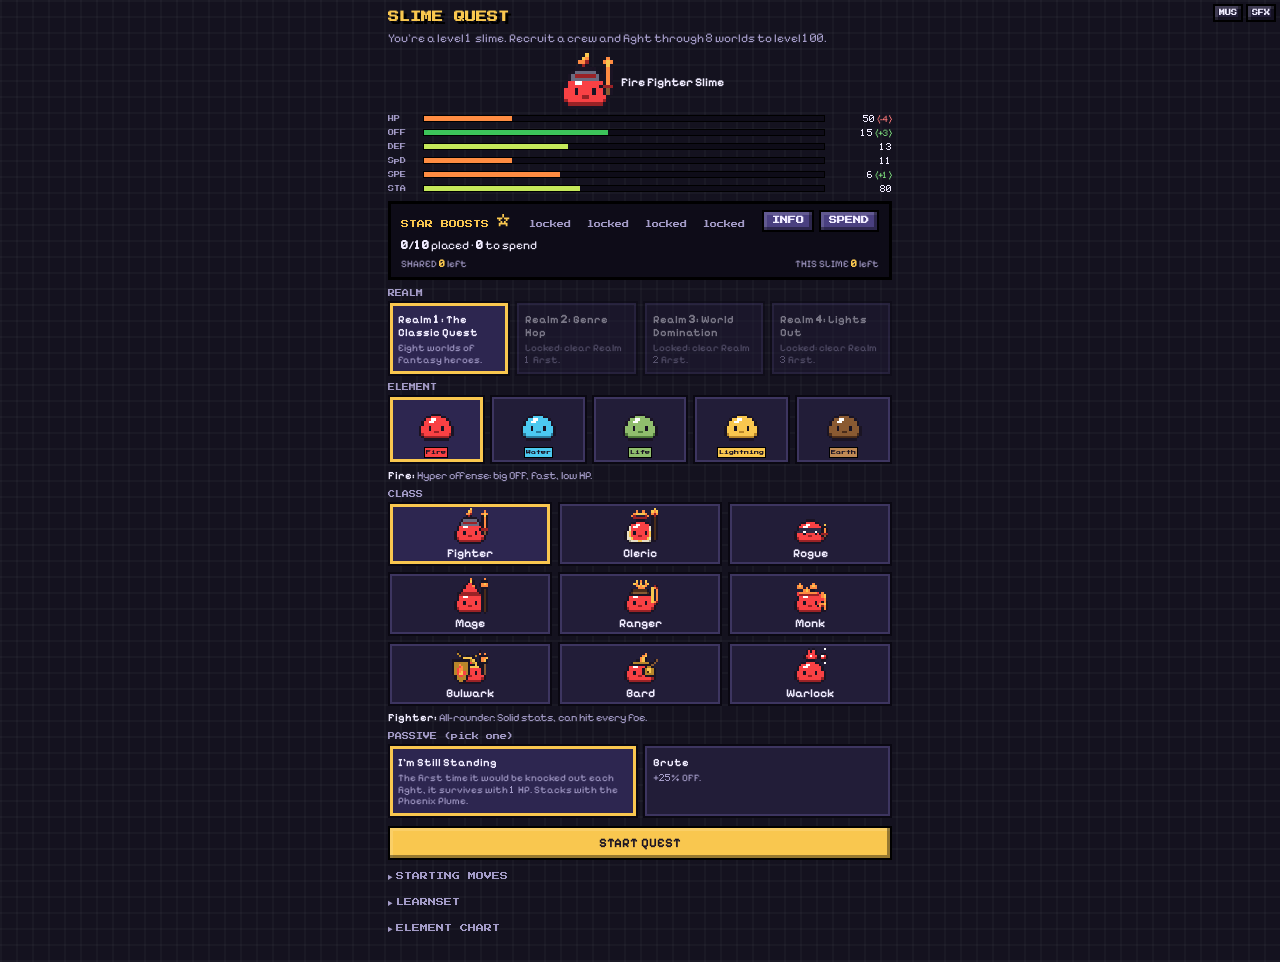
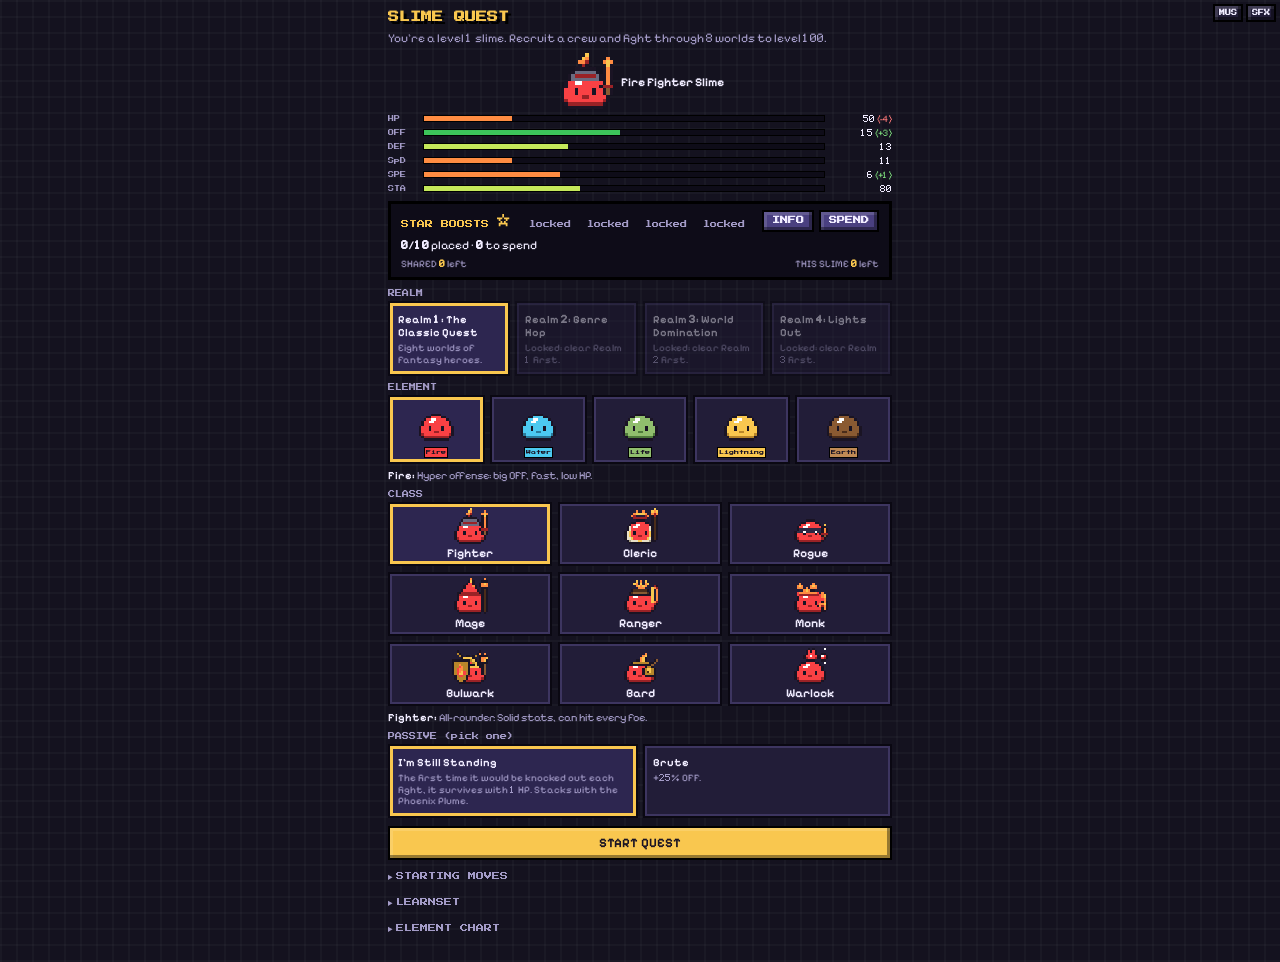
